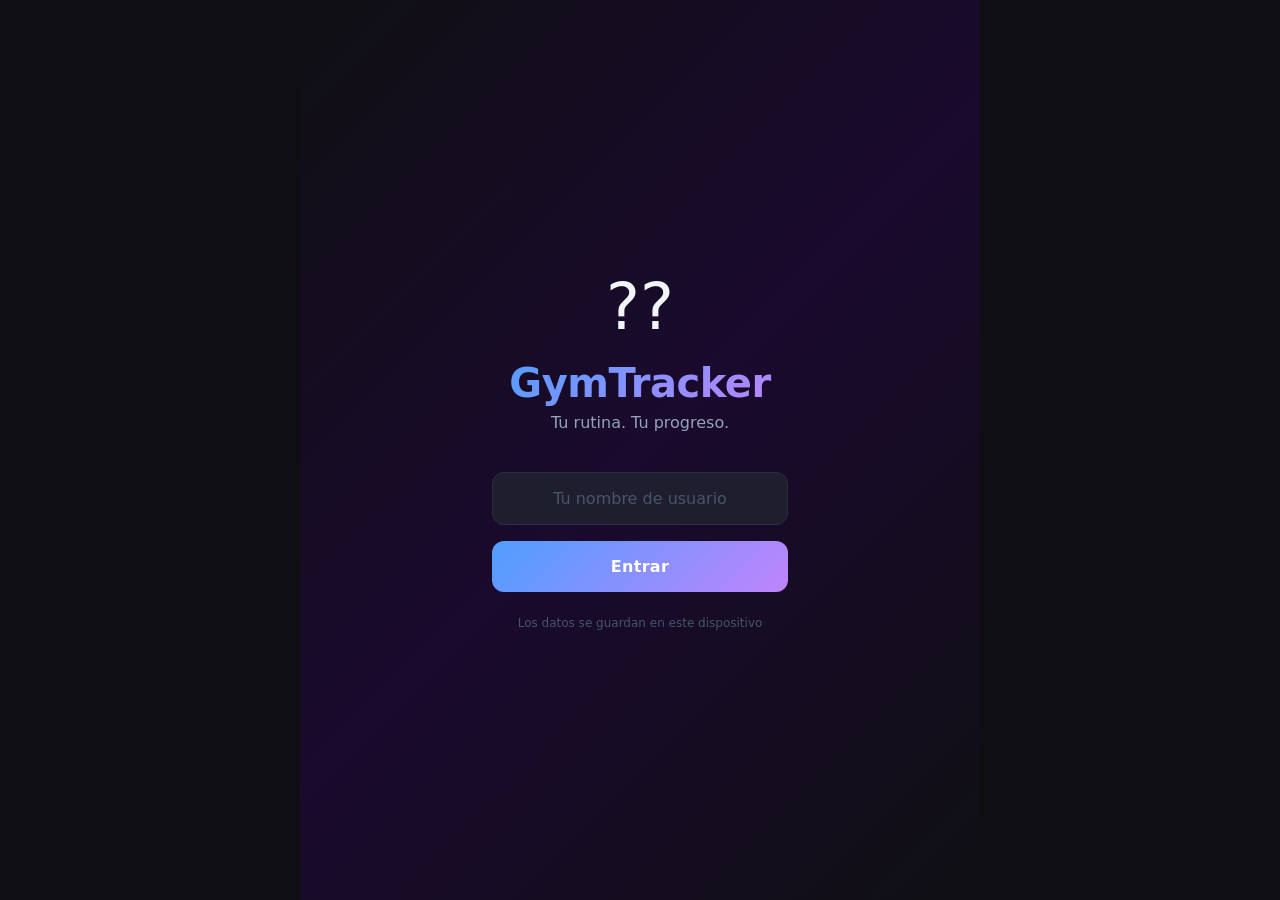
==== index.html @ f04fd33c "feat: GymTracker Pro - rutina gym 5 dias con localStorage" ====
<!DOCTYPE html>
<html lang="es">
<head>
  <meta charset="UTF-8" />
  <meta name="viewport" content="width=device-width, initial-scale=1.0" />
  <meta name="theme-color" content="#0f0f0f" />
  <title>GymTracker Pro</title>
  <link rel="stylesheet" href="styles.css" />
  <link rel="manifest" href="manifest.json" />
</head>
<body>

  <!-- LOGIN SCREEN -->
  <div id="loginScreen" class="screen active">
    <div class="login-container">
      <div class="logo">??</div>
      <h1 class="app-title">GymTracker</h1>
      <p class="app-subtitle">Tu rutina. Tu progreso.</p>
      <div class="login-form">
        <input type="text" id="usernameInput" placeholder="Tu nombre de usuario" maxlength="20" autocomplete="off" />
        <button class="btn-primary" onclick="App.login()">Entrar</button>
      </div>
      <p class="login-hint">Los datos se guardan en este dispositivo</p>
    </div>
  </div>

  <!-- MAIN APP -->
  <div id="appScreen" class="screen">

    <!-- HEADER -->
    <header class="app-header">
      <div class="header-left">
        <span class="header-logo">??</span>
        <span class="header-title">GymTracker</span>
      </div>
      <div class="header-right">
        <span id="headerUser" class="header-user"></span>
        <button class="btn-icon" onclick="App.logout()" title="Cerrar sesi�n">?</button>
      </div>
    </header>

    <!-- WEEK PROGRESS BAR -->
    <div class="week-progress">
      <div class="week-progress-label">
        <span>Semana actual</span>
        <span id="weekProgressText">0/5 d�as</span>
      </div>
      <div class="progress-bar">
        <div class="progress-fill" id="weekProgressFill"></div>
      </div>
    </div>

    <!-- DAY TABS -->
    <nav class="day-tabs">
      <button class="tab-btn active" data-day="0" onclick="App.switchDay(0)">
        <span class="tab-emoji">??</span>
        <span class="tab-label">LUN</span>
      </button>
      <button class="tab-btn" data-day="1" onclick="App.switchDay(1)">
        <span class="tab-emoji">??</span>
        <span class="tab-label">MAR</span>
      </button>
      <button class="tab-btn" data-day="2" onclick="App.switchDay(2)">
        <span class="tab-emoji">??</span>
        <span class="tab-label">MI�</span>
      </button>
      <button class="tab-btn" data-day="3" onclick="App.switchDay(3)">
        <span class="tab-emoji">??</span>
        <span class="tab-label">JUE</span>
      </button>
      <button class="tab-btn" data-day="4" onclick="App.switchDay(4)">
        <span class="tab-emoji">??</span>
        <span class="tab-label">VIE</span>
      </button>
    </nav>

    <!-- DAY PANELS -->
    <main class="day-panels">

      <!-- LUNES -->
      <div class="day-panel active" id="panel-0">
        <div class="day-header">
          <h2>?? Lunes ? PUSH</h2>
          <p class="day-desc">Pecho � Hombro � Tr�ceps</p>
          <button class="btn-complete-day" onclick="App.completeDay(0)">
            <span id="dayStatus-0">Marcar d�a completado ?</span>
          </button>
        </div>

        <div class="exercises-list" id="exercises-0">

          <div class="exercise-card" data-day="0" data-ex="0">
            <div class="ex-header">
              <div class="ex-info">
                <h3 class="ex-name">Press Banca</h3>
                <span class="ex-sets-reps">4 � 5?8 reps</span>
              </div>
              <div class="ex-actions">
                <a href="https://www.youtube.com/results?search_query=press+banca+tecnica+correcta" target="_blank" class="btn-video" title="Ver t�cnica">? Ver</a>
                <button class="btn-done" onclick="App.toggleExDone(0,0)"><span id="exDone-0-0">?</span></button>
              </div>
            </div>
            <div class="sets-grid" id="sets-0-0">
              <div class="set-row">
                <span class="set-label">Serie 1</span>
                <input type="number" class="input-weight" placeholder="kg" min="0" step="0.5" oninput="App.saveSet(0,0,0,'weight',this.value)" />
                <input type="number" class="input-reps" placeholder="reps" min="0" oninput="App.saveSet(0,0,0,'reps',this.value)" />
              </div>
              <div class="set-row">
                <span class="set-label">Serie 2</span>
                <input type="number" class="input-weight" placeholder="kg" min="0" step="0.5" oninput="App.saveSet(0,0,1,'weight',this.value)" />
                <input type="number" class="input-reps" placeholder="reps" min="0" oninput="App.saveSet(0,0,1,'reps',this.value)" />
              </div>
              <div class="set-row">
                <span class="set-label">Serie 3</span>
                <input type="number" class="input-weight" placeholder="kg" min="0" step="0.5" oninput="App.saveSet(0,0,2,'weight',this.value)" />
                <input type="number" class="input-reps" placeholder="reps" min="0" oninput="App.saveSet(0,0,2,'reps',this.value)" />
              </div>
              <div class="set-row">
                <span class="set-label">Serie 4</span>
                <input type="number" class="input-weight" placeholder="kg" min="0" step="0.5" oninput="App.saveSet(0,0,3,'weight',this.value)" />
                <input type="number" class="input-reps" placeholder="reps" min="0" oninput="App.saveSet(0,0,3,'reps',this.value)" />
              </div>
            </div>
            <div class="ex-note">
              <input type="text" class="input-note" placeholder="Nota (opcional)" oninput="App.saveNote(0,0,this.value)" />
            </div>
          </div>

          <div class="exercise-card" data-day="0" data-ex="1">
            <div class="ex-header">
              <div class="ex-info">
                <h3 class="ex-name">Press Inclinado Mancuernas</h3>
                <span class="ex-sets-reps">3 � 8?10 reps</span>
              </div>
              <div class="ex-actions">
                <a href="https://www.youtube.com/results?search_query=press+inclinado+mancuernas+tecnica" target="_blank" class="btn-video">? Ver</a>
                <button class="btn-done" onclick="App.toggleExDone(0,1)"><span id="exDone-0-1">?</span></button>
              </div>
            </div>
            <div class="sets-grid" id="sets-0-1">
              <div class="set-row">
                <span class="set-label">Serie 1</span>
                <input type="number" class="input-weight" placeholder="kg" min="0" step="0.5" oninput="App.saveSet(0,1,0,'weight',this.value)" />
                <input type="number" class="input-reps" placeholder="reps" min="0" oninput="App.saveSet(0,1,0,'reps',this.value)" />
              </div>
              <div class="set-row">
                <span class="set-label">Serie 2</span>
                <input type="number" class="input-weight" placeholder="kg" min="0" step="0.5" oninput="App.saveSet(0,1,1,'weight',this.value)" />
                <input type="number" class="input-reps" placeholder="reps" min="0" oninput="App.saveSet(0,1,1,'reps',this.value)" />
              </div>
              <div class="set-row">
                <span class="set-label">Serie 3</span>
                <input type="number" class="input-weight" placeholder="kg" min="0" step="0.5" oninput="App.saveSet(0,1,2,'weight',this.value)" />
                <input type="number" class="input-reps" placeholder="reps" min="0" oninput="App.saveSet(0,1,2,'reps',this.value)" />
              </div>
            </div>
            <div class="ex-note">
              <input type="text" class="input-note" placeholder="Nota (opcional)" oninput="App.saveNote(0,1,this.value)" />
            </div>
          </div>

          <div class="exercise-card" data-day="0" data-ex="2">
            <div class="ex-header">
              <div class="ex-info">
                <h3 class="ex-name">Press Militar</h3>
                <span class="ex-sets-reps">3 � 6?10 reps</span>
              </div>
              <div class="ex-actions">
                <a href="https://www.youtube.com/results?search_query=press+militar+tecnica+barra" target="_blank" class="btn-video">? Ver</a>
                <button class="btn-done" onclick="App.toggleExDone(0,2)"><span id="exDone-0-2">?</span></button>
              </div>
            </div>
            <div class="sets-grid">
              <div class="set-row">
                <span class="set-label">Serie 1</span>
                <input type="number" class="input-weight" placeholder="kg" min="0" step="0.5" oninput="App.saveSet(0,2,0,'weight',this.value)" />
                <input type="number" class="input-reps" placeholder="reps" min="0" oninput="App.saveSet(0,2,0,'reps',this.value)" />
              </div>
              <div class="set-row">
                <span class="set-label">Serie 2</span>
                <input type="number" class="input-weight" placeholder="kg" min="0" step="0.5" oninput="App.saveSet(0,2,1,'weight',this.value)" />
                <input type="number" class="input-reps" placeholder="reps" min="0" oninput="App.saveSet(0,2,1,'reps',this.value)" />
              </div>
              <div class="set-row">
                <span class="set-label">Serie 3</span>
                <input type="number" class="input-weight" placeholder="kg" min="0" step="0.5" oninput="App.saveSet(0,2,2,'weight',this.value)" />
                <input type="number" class="input-reps" placeholder="reps" min="0" oninput="App.saveSet(0,2,2,'reps',this.value)" />
              </div>
            </div>
            <div class="ex-note">
              <input type="text" class="input-note" placeholder="Nota (opcional)" oninput="App.saveNote(0,2,this.value)" />
            </div>
          </div>

          <div class="exercise-card" data-day="0" data-ex="3">
            <div class="ex-header">
              <div class="ex-info">
                <h3 class="ex-name">Elevaciones Laterales</h3>
                <span class="ex-sets-reps">3 � 12?15 reps</span>
              </div>
              <div class="ex-actions">
                <a href="https://www.youtube.com/results?search_query=elevaciones+laterales+hombro+tecnica" target="_blank" class="btn-video">? Ver</a>
                <button class="btn-done" onclick="App.toggleExDone(0,3)"><span id="exDone-0-3">?</span></button>
              </div>
            </div>
            <div class="sets-grid">
              <div class="set-row">
                <span class="set-label">Serie 1</span>
                <input type="number" class="input-weight" placeholder="kg" min="0" step="0.5" oninput="App.saveSet(0,3,0,'weight',this.value)" />
                <input type="number" class="input-reps" placeholder="reps" min="0" oninput="App.saveSet(0,3,0,'reps',this.value)" />
              </div>
              <div class="set-row">
                <span class="set-label">Serie 2</span>
                <input type="number" class="input-weight" placeholder="kg" min="0" step="0.5" oninput="App.saveSet(0,3,1,'weight',this.value)" />
                <input type="number" class="input-reps" placeholder="reps" min="0" oninput="App.saveSet(0,3,1,'reps',this.value)" />
              </div>
              <div class="set-row">
                <span class="set-label">Serie 3</span>
                <input type="number" class="input-weight" placeholder="kg" min="0" step="0.5" oninput="App.saveSet(0,3,2,'weight',this.value)" />
                <input type="number" class="input-reps" placeholder="reps" min="0" oninput="App.saveSet(0,3,2,'reps',this.value)" />
              </div>
            </div>
            <div class="ex-note">
              <input type="text" class="input-note" placeholder="Nota (opcional)" oninput="App.saveNote(0,3,this.value)" />
            </div>
          </div>

          <div class="exercise-card" data-day="0" data-ex="4">
            <div class="ex-header">
              <div class="ex-info">
                <h3 class="ex-name">Tr�ceps Polea Cuerda</h3>
                <span class="ex-sets-reps">3 � 10?15 reps</span>
              </div>
              <div class="ex-actions">
                <a href="https://www.youtube.com/results?search_query=triceps+polea+cuerda+tecnica" target="_blank" class="btn-video">? Ver</a>
                <button class="btn-done" onclick="App.toggleExDone(0,4)"><span id="exDone-0-4">?</span></button>
              </div>
            </div>
            <div class="sets-grid">
              <div class="set-row">
                <span class="set-label">Serie 1</span>
                <input type="number" class="input-weight" placeholder="kg" min="0" step="0.5" oninput="App.saveSet(0,4,0,'weight',this.value)" />
                <input type="number" class="input-reps" placeholder="reps" min="0" oninput="App.saveSet(0,4,0,'reps',this.value)" />
              </div>
              <div class="set-row">
                <span class="set-label">Serie 2</span>
                <input type="number" class="input-weight" placeholder="kg" min="0" step="0.5" oninput="App.saveSet(0,4,1,'weight',this.value)" />
                <input type="number" class="input-reps" placeholder="reps" min="0" oninput="App.saveSet(0,4,1,'reps',this.value)" />
              </div>
              <div class="set-row">
                <span class="set-label">Serie 3</span>
                <input type="number" class="input-weight" placeholder="kg" min="0" step="0.5" oninput="App.saveSet(0,4,2,'weight',this.value)" />
                <input type="number" class="input-reps" placeholder="reps" min="0" oninput="App.saveSet(0,4,2,'reps',this.value)" />
              </div>
            </div>
            <div class="ex-note">
              <input type="text" class="input-note" placeholder="Nota (opcional)" oninput="App.saveNote(0,4,this.value)" />
            </div>
          </div>

        </div>
      </div>

      <!-- MARTES -->
      <div class="day-panel" id="panel-1">
        <div class="day-header">
          <h2>?? Martes ? PULL</h2>
          <p class="day-desc">Espalda � B�ceps</p>
          <button class="btn-complete-day" onclick="App.completeDay(1)">
            <span id="dayStatus-1">Marcar d�a completado ?</span>
          </button>
        </div>
        <div class="exercises-list" id="exercises-1">

          <div class="exercise-card" data-day="1" data-ex="0">
            <div class="ex-header">
              <div class="ex-info">
                <h3 class="ex-name">Dominadas / Jal�n</h3>
                <span class="ex-sets-reps">4 � 6?10 reps</span>
              </div>
              <div class="ex-actions">
                <a href="https://www.youtube.com/results?search_query=dominadas+tecnica+correcta" target="_blank" class="btn-video">? Ver</a>
                <button class="btn-done" onclick="App.toggleExDone(1,0)"><span id="exDone-1-0">?</span></button>
              </div>
            </div>
            <div class="sets-grid">
              <div class="set-row"><span class="set-label">Serie 1</span><input type="number" class="input-weight" placeholder="kg" step="0.5" oninput="App.saveSet(1,0,0,'weight',this.value)" /><input type="number" class="input-reps" placeholder="reps" oninput="App.saveSet(1,0,0,'reps',this.value)" /></div>
              <div class="set-row"><span class="set-label">Serie 2</span><input type="number" class="input-weight" placeholder="kg" step="0.5" oninput="App.saveSet(1,0,1,'weight',this.value)" /><input type="number" class="input-reps" placeholder="reps" oninput="App.saveSet(1,0,1,'reps',this.value)" /></div>
              <div class="set-row"><span class="set-label">Serie 3</span><input type="number" class="input-weight" placeholder="kg" step="0.5" oninput="App.saveSet(1,0,2,'weight',this.value)" /><input type="number" class="input-reps" placeholder="reps" oninput="App.saveSet(1,0,2,'reps',this.value)" /></div>
              <div class="set-row"><span class="set-label">Serie 4</span><input type="number" class="input-weight" placeholder="kg" step="0.5" oninput="App.saveSet(1,0,3,'weight',this.value)" /><input type="number" class="input-reps" placeholder="reps" oninput="App.saveSet(1,0,3,'reps',this.value)" /></div>
            </div>
            <div class="ex-note"><input type="text" class="input-note" placeholder="Nota (opcional)" oninput="App.saveNote(1,0,this.value)" /></div>
          </div>

          <div class="exercise-card" data-day="1" data-ex="1">
            <div class="ex-header">
              <div class="ex-info"><h3 class="ex-name">Remo con Barra</h3><span class="ex-sets-reps">3 � 6?10 reps</span></div>
              <div class="ex-actions">
                <a href="https://www.youtube.com/results?search_query=remo+con+barra+tecnica" target="_blank" class="btn-video">? Ver</a>
                <button class="btn-done" onclick="App.toggleExDone(1,1)"><span id="exDone-1-1">?</span></button>
              </div>
            </div>
            <div class="sets-grid">
              <div class="set-row"><span class="set-label">Serie 1</span><input type="number" class="input-weight" placeholder="kg" step="0.5" oninput="App.saveSet(1,1,0,'weight',this.value)" /><input type="number" class="input-reps" placeholder="reps" oninput="App.saveSet(1,1,0,'reps',this.value)" /></div>
              <div class="set-row"><span class="set-label">Serie 2</span><input type="number" class="input-weight" placeholder="kg" step="0.5" oninput="App.saveSet(1,1,1,'weight',this.value)" /><input type="number" class="input-reps" placeholder="reps" oninput="App.saveSet(1,1,1,'reps',this.value)" /></div>
              <div class="set-row"><span class="set-label">Serie 3</span><input type="number" class="input-weight" placeholder="kg" step="0.5" oninput="App.saveSet(1,1,2,'weight',this.value)" /><input type="number" class="input-reps" placeholder="reps" oninput="App.saveSet(1,1,2,'reps',this.value)" /></div>
            </div>
            <div class="ex-note"><input type="text" class="input-note" placeholder="Nota (opcional)" oninput="App.saveNote(1,1,this.value)" /></div>
          </div>

          <div class="exercise-card" data-day="1" data-ex="2">
            <div class="ex-header">
              <div class="ex-info"><h3 class="ex-name">Jal�n al Pecho</h3><span class="ex-sets-reps">3 � 8?12 reps</span></div>
              <div class="ex-actions">
                <a href="https://www.youtube.com/results?search_query=jalon+al+pecho+tecnica+correcta" target="_blank" class="btn-video">? Ver</a>
                <button class="btn-done" onclick="App.toggleExDone(1,2)"><span id="exDone-1-2">?</span></button>
              </div>
            </div>
            <div class="sets-grid">
              <div class="set-row"><span class="set-label">Serie 1</span><input type="number" class="input-weight" placeholder="kg" step="0.5" oninput="App.saveSet(1,2,0,'weight',this.value)" /><input type="number" class="input-reps" placeholder="reps" oninput="App.saveSet(1,2,0,'reps',this.value)" /></div>
              <div class="set-row"><span class="set-label">Serie 2</span><input type="number" class="input-weight" placeholder="kg" step="0.5" oninput="App.saveSet(1,2,1,'weight',this.value)" /><input type="number" class="input-reps" placeholder="reps" oninput="App.saveSet(1,2,1,'reps',this.value)" /></div>
              <div class="set-row"><span class="set-label">Serie 3</span><input type="number" class="input-weight" placeholder="kg" step="0.5" oninput="App.saveSet(1,2,2,'weight',this.value)" /><input type="number" class="input-reps" placeholder="reps" oninput="App.saveSet(1,2,2,'reps',this.value)" /></div>
            </div>
            <div class="ex-note"><input type="text" class="input-note" placeholder="Nota (opcional)" oninput="App.saveNote(1,2,this.value)" /></div>
          </div>

          <div class="exercise-card" data-day="1" data-ex="3">
            <div class="ex-header">
              <div class="ex-info"><h3 class="ex-name">Remo Polea</h3><span class="ex-sets-reps">3 � 10?12 reps</span></div>
              <div class="ex-actions">
                <a href="https://www.youtube.com/results?search_query=remo+polea+sentado+tecnica" target="_blank" class="btn-video">? Ver</a>
                <button class="btn-done" onclick="App.toggleExDone(1,3)"><span id="exDone-1-3">?</span></button>
              </div>
            </div>
            <div class="sets-grid">
              <div class="set-row"><span class="set-label">Serie 1</span><input type="number" class="input-weight" placeholder="kg" step="0.5" oninput="App.saveSet(1,3,0,'weight',this.value)" /><input type="number" class="input-reps" placeholder="reps" oninput="App.saveSet(1,3,0,'reps',this.value)" /></div>
              <div class="set-row"><span class="set-label">Serie 2</span><input type="number" class="input-weight" placeholder="kg" step="0.5" oninput="App.saveSet(1,3,1,'weight',this.value)" /><input type="number" class="input-reps" placeholder="reps" oninput="App.saveSet(1,3,1,'reps',this.value)" /></div>
              <div class="set-row"><span class="set-label">Serie 3</span><input type="number" class="input-weight" placeholder="kg" step="0.5" oninput="App.saveSet(1,3,2,'weight',this.value)" /><input type="number" class="input-reps" placeholder="reps" oninput="App.saveSet(1,3,2,'reps',this.value)" /></div>
            </div>
            <div class="ex-note"><input type="text" class="input-note" placeholder="Nota (opcional)" oninput="App.saveNote(1,3,this.value)" /></div>
          </div>

          <div class="exercise-card" data-day="1" data-ex="4">
            <div class="ex-header">
              <div class="ex-info"><h3 class="ex-name">Curl B�ceps Barra</h3><span class="ex-sets-reps">3 � 8?12 reps</span></div>
              <div class="ex-actions">
                <a href="https://www.youtube.com/results?search_query=curl+biceps+barra+tecnica+correcta" target="_blank" class="btn-video">? Ver</a>
                <button class="btn-done" onclick="App.toggleExDone(1,4)"><span id="exDone-1-4">?</span></button>
              </div>
            </div>
            <div class="sets-grid">
              <div class="set-row"><span class="set-label">Serie 1</span><input type="number" class="input-weight" placeholder="kg" step="0.5" oninput="App.saveSet(1,4,0,'weight',this.value)" /><input type="number" class="input-reps" placeholder="reps" oninput="App.saveSet(1,4,0,'reps',this.value)" /></div>
              <div class="set-row"><span class="set-label">Serie 2</span><input type="number" class="input-weight" placeholder="kg" step="0.5" oninput="App.saveSet(1,4,1,'weight',this.value)" /><input type="number" class="input-reps" placeholder="reps" oninput="App.saveSet(1,4,1,'reps',this.value)" /></div>
              <div class="set-row"><span class="set-label">Serie 3</span><input type="number" class="input-weight" placeholder="kg" step="0.5" oninput="App.saveSet(1,4,2,'weight',this.value)" /><input type="number" class="input-reps" placeholder="reps" oninput="App.saveSet(1,4,2,'reps',this.value)" /></div>
            </div>
            <div class="ex-note"><input type="text" class="input-note" placeholder="Nota (opcional)" oninput="App.saveNote(1,4,this.value)" /></div>
          </div>

        </div>
      </div>

      <!-- MIERCOLES -->
      <div class="day-panel" id="panel-2">
        <div class="day-header">
          <h2>?? Mi�rcoles ? LEGS</h2>
          <p class="day-desc">Pierna Completa</p>
          <button class="btn-complete-day" onclick="App.completeDay(2)">
            <span id="dayStatus-2">Marcar d�a completado ?</span>
          </button>
        </div>
        <div class="exercises-list" id="exercises-2">

          <div class="exercise-card" data-day="2" data-ex="0">
            <div class="ex-header">
              <div class="ex-info"><h3 class="ex-name">Sentadilla</h3><span class="ex-sets-reps">4 � 5?8 reps</span></div>
              <div class="ex-actions">
                <a href="https://www.youtube.com/results?search_query=sentadilla+tecnica+correcta+principiantes" target="_blank" class="btn-video">? Ver</a>
                <button class="btn-done" onclick="App.toggleExDone(2,0)"><span id="exDone-2-0">?</span></button>
              </div>
            </div>
            <div class="sets-grid">
              <div class="set-row"><span class="set-label">Serie 1</span><input type="number" class="input-weight" placeholder="kg" step="0.5" oninput="App.saveSet(2,0,0,'weight',this.value)" /><input type="number" class="input-reps" placeholder="reps" oninput="App.saveSet(2,0,0,'reps',this.value)" /></div>
              <div class="set-row"><span class="set-label">Serie 2</span><input type="number" class="input-weight" placeholder="kg" step="0.5" oninput="App.saveSet(2,0,1,'weight',this.value)" /><input type="number" class="input-reps" placeholder="reps" oninput="App.saveSet(2,0,1,'reps',this.value)" /></div>
              <div class="set-row"><span class="set-label">Serie 3</span><input type="number" class="input-weight" placeholder="kg" step="0.5" oninput="App.saveSet(2,0,2,'weight',this.value)" /><input type="number" class="input-reps" placeholder="reps" oninput="App.saveSet(2,0,2,'reps',this.value)" /></div>
              <div class="set-row"><span class="set-label">Serie 4</span><input type="number" class="input-weight" placeholder="kg" step="0.5" oninput="App.saveSet(2,0,3,'weight',this.value)" /><input type="number" class="input-reps" placeholder="reps" oninput="App.saveSet(2,0,3,'reps',this.value)" /></div>
            </div>
            <div class="ex-note"><input type="text" class="input-note" placeholder="Nota (opcional)" oninput="App.saveNote(2,0,this.value)" /></div>
          </div>

          <div class="exercise-card" data-day="2" data-ex="1">
            <div class="ex-header">
              <div class="ex-info"><h3 class="ex-name">Prensa</h3><span class="ex-sets-reps">3 � 10?12 reps</span></div>
              <div class="ex-actions">
                <a href="https://www.youtube.com/results?search_query=prensa+de+piernas+tecnica+correcta" target="_blank" class="btn-video">? Ver</a>
                <button class="btn-done" onclick="App.toggleExDone(2,1)"><span id="exDone-2-1">?</span></button>
              </div>
            </div>
            <div class="sets-grid">
              <div class="set-row"><span class="set-label">Serie 1</span><input type="number" class="input-weight" placeholder="kg" step="0.5" oninput="App.saveSet(2,1,0,'weight',this.value)" /><input type="number" class="input-reps" placeholder="reps" oninput="App.saveSet(2,1,0,'reps',this.value)" /></div>
              <div class="set-row"><span class="set-label">Serie 2</span><input type="number" class="input-weight" placeholder="kg" step="0.5" oninput="App.saveSet(2,1,1,'weight',this.value)" /><input type="number" class="input-reps" placeholder="reps" oninput="App.saveSet(2,1,1,'reps',this.value)" /></div>
              <div class="set-row"><span class="set-label">Serie 3</span><input type="number" class="input-weight" placeholder="kg" step="0.5" oninput="App.saveSet(2,1,2,'weight',this.value)" /><input type="number" class="input-reps" placeholder="reps" oninput="App.saveSet(2,1,2,'reps',this.value)" /></div>
            </div>
            <div class="ex-note"><input type="text" class="input-note" placeholder="Nota (opcional)" oninput="App.saveNote(2,1,this.value)" /></div>
          </div>

          <div class="exercise-card" data-day="2" data-ex="2">
            <div class="ex-header">
              <div class="ex-info"><h3 class="ex-name">Curl Femoral</h3><span class="ex-sets-reps">3 � 10?12 reps</span></div>
              <div class="ex-actions">
                <a href="https://www.youtube.com/results?search_query=curl+femoral+maquina+tecnica" target="_blank" class="btn-video">? Ver</a>
                <button class="btn-done" onclick="App.toggleExDone(2,2)"><span id="exDone-2-2">?</span></button>
              </div>
            </div>
            <div class="sets-grid">
              <div class="set-row"><span class="set-label">Serie 1</span><input type="number" class="input-weight" placeholder="kg" step="0.5" oninput="App.saveSet(2,2,0,'weight',this.value)" /><input type="number" class="input-reps" placeholder="reps" oninput="App.saveSet(2,2,0,'reps',this.value)" /></div>
              <div class="set-row"><span class="set-label">Serie 2</span><input type="number" class="input-weight" placeholder="kg" step="0.5" oninput="App.saveSet(2,2,1,'weight',this.value)" /><input type="number" class="input-reps" placeholder="reps" oninput="App.saveSet(2,2,1,'reps',this.value)" /></div>
              <div class="set-row"><span class="set-label">Serie 3</span><input type="number" class="input-weight" placeholder="kg" step="0.5" oninput="App.saveSet(2,2,2,'weight',this.value)" /><input type="number" class="input-reps" placeholder="reps" oninput="App.saveSet(2,2,2,'reps',this.value)" /></div>
            </div>
            <div class="ex-note"><input type="text" class="input-note" placeholder="Nota (opcional)" oninput="App.saveNote(2,2,this.value)" /></div>
          </div>

          <div class="exercise-card" data-day="2" data-ex="3">
            <div class="ex-header">
              <div class="ex-info"><h3 class="ex-name">Extensi�n Cu�driceps</h3><span class="ex-sets-reps">3 � 12?15 reps</span></div>
              <div class="ex-actions">
                <a href="https://www.youtube.com/results?search_query=extension+cuadriceps+maquina+tecnica" target="_blank" class="btn-video">? Ver</a>
                <button class="btn-done" onclick="App.toggleExDone(2,3)"><span id="exDone-2-3">?</span></button>
              </div>
            </div>
            <div class="sets-grid">
              <div class="set-row"><span class="set-label">Serie 1</span><input type="number" class="input-weight" placeholder="kg" step="0.5" oninput="App.saveSet(2,3,0,'weight',this.value)" /><input type="number" class="input-reps" placeholder="reps" oninput="App.saveSet(2,3,0,'reps',this.value)" /></div>
              <div class="set-row"><span class="set-label">Serie 2</span><input type="number" class="input-weight" placeholder="kg" step="0.5" oninput="App.saveSet(2,3,1,'weight',this.value)" /><input type="number" class="input-reps" placeholder="reps" oninput="App.saveSet(2,3,1,'reps',this.value)" /></div>
              <div class="set-row"><span class="set-label">Serie 3</span><input type="number" class="input-weight" placeholder="kg" step="0.5" oninput="App.saveSet(2,3,2,'weight',this.value)" /><input type="number" class="input-reps" placeholder="reps" oninput="App.saveSet(2,3,2,'reps',this.value)" /></div>
            </div>
            <div class="ex-note"><input type="text" class="input-note" placeholder="Nota (opcional)" oninput="App.saveNote(2,3,this.value)" /></div>
          </div>

          <div class="exercise-card" data-day="2" data-ex="4">
            <div class="ex-header">
              <div class="ex-info"><h3 class="ex-name">Zancadas / Step-ups</h3><span class="ex-sets-reps">2?3 � 10?12 reps</span></div>
              <div class="ex-actions">
                <a href="https://www.youtube.com/results?search_query=zancadas+step+ups+tecnica+pierna" target="_blank" class="btn-video">? Ver</a>
                <button class="btn-done" onclick="App.toggleExDone(2,4)"><span id="exDone-2-4">?</span></button>
              </div>
            </div>
            <div class="sets-grid">
              <div class="set-row"><span class="set-label">Serie 1</span><input type="number" class="input-weight" placeholder="kg" step="0.5" oninput="App.saveSet(2,4,0,'weight',this.value)" /><input type="number" class="input-reps" placeholder="reps" oninput="App.saveSet(2,4,0,'reps',this.value)" /></div>
              <div class="set-row"><span class="set-label">Serie 2</span><input type="number" class="input-weight" placeholder="kg" step="0.5" oninput="App.saveSet(2,4,1,'weight',this.value)" /><input type="number" class="input-reps" placeholder="reps" oninput="App.saveSet(2,4,1,'reps',this.value)" /></div>
              <div class="set-row"><span class="set-label">Serie 3</span><input type="number" class="input-weight" placeholder="kg" step="0.5" oninput="App.saveSet(2,4,2,'weight',this.value)" /><input type="number" class="input-reps" placeholder="reps" oninput="App.saveSet(2,4,2,'reps',this.value)" /></div>
            </div>
            <div class="ex-note"><input type="text" class="input-note" placeholder="Nota (opcional)" oninput="App.saveNote(2,4,this.value)" /></div>
          </div>

        </div>
      </div>

      <!-- JUEVES -->
      <div class="day-panel" id="panel-3">
        <div class="day-header">
          <h2>?? Jueves ? UPPER</h2>
          <p class="day-desc">Torso Mixto Fuerza</p>
          <button class="btn-complete-day" onclick="App.completeDay(3)">
            <span id="dayStatus-3">Marcar d�a completado ?</span>
          </button>
        </div>
        <div class="exercises-list" id="exercises-3">

          <div class="exercise-card" data-day="3" data-ex="0">
            <div class="ex-header">
              <div class="ex-info"><h3 class="ex-name">Press Inclinado Barra</h3><span class="ex-sets-reps">3 � 6?8 reps</span></div>
              <div class="ex-actions">
                <a href="https://www.youtube.com/results?search_query=press+inclinado+barra+tecnica" target="_blank" class="btn-video">? Ver</a>
                <button class="btn-done" onclick="App.toggleExDone(3,0)"><span id="exDone-3-0">?</span></button>
              </div>
            </div>
            <div class="sets-grid">
              <div class="set-row"><span class="set-label">Serie 1</span><input type="number" class="input-weight" placeholder="kg" step="0.5" oninput="App.saveSet(3,0,0,'weight',this.value)" /><input type="number" class="input-reps" placeholder="reps" oninput="App.saveSet(3,0,0,'reps',this.value)" /></div>
              <div class="set-row"><span class="set-label">Serie 2</span><input type="number" class="input-weight" placeholder="kg" step="0.5" oninput="App.saveSet(3,0,1,'weight',this.value)" /><input type="number" class="input-reps" placeholder="reps" oninput="App.saveSet(3,0,1,'reps',this.value)" /></div>
              <div class="set-row"><span class="set-label">Serie 3</span><input type="number" class="input-weight" placeholder="kg" step="0.5" oninput="App.saveSet(3,0,2,'weight',this.value)" /><input type="number" class="input-reps" placeholder="reps" oninput="App.saveSet(3,0,2,'reps',this.value)" /></div>
            </div>
            <div class="ex-note"><input type="text" class="input-note" placeholder="Nota (opcional)" oninput="App.saveNote(3,0,this.value)" /></div>
          </div>

          <div class="exercise-card" data-day="3" data-ex="1">
            <div class="ex-header">
              <div class="ex-info"><h3 class="ex-name">Remo Barra</h3><span class="ex-sets-reps">3 � 6?8 reps</span></div>
              <div class="ex-actions">
                <a href="https://www.youtube.com/results?search_query=remo+barra+pendlay+tecnica" target="_blank" class="btn-video">? Ver</a>
                <button class="btn-done" onclick="App.toggleExDone(3,1)"><span id="exDone-3-1">?</span></button>
              </div>
            </div>
            <div class="sets-grid">
              <div class="set-row"><span class="set-label">Serie 1</span><input type="number" class="input-weight" placeholder="kg" step="0.5" oninput="App.saveSet(3,1,0,'weight',this.value)" /><input type="number" class="input-reps" placeholder="reps" oninput="App.saveSet(3,1,0,'reps',this.value)" /></div>
              <div class="set-row"><span class="set-label">Serie 2</span><input type="number" class="input-weight" placeholder="kg" step="0.5" oninput="App.saveSet(3,1,1,'weight',this.value)" /><input type="number" class="input-reps" placeholder="reps" oninput="App.saveSet(3,1,1,'reps',this.value)" /></div>
              <div class="set-row"><span class="set-label">Serie 3</span><input type="number" class="input-weight" placeholder="kg" step="0.5" oninput="App.saveSet(3,1,2,'weight',this.value)" /><input type="number" class="input-reps" placeholder="reps" oninput="App.saveSet(3,1,2,'reps',this.value)" /></div>
            </div>
            <div class="ex-note"><input type="text" class="input-note" placeholder="Nota (opcional)" oninput="App.saveNote(3,1,this.value)" /></div>
          </div>

          <div class="exercise-card" data-day="3" data-ex="2">
            <div class="ex-header">
              <div class="ex-info"><h3 class="ex-name">Fondos</h3><span class="ex-sets-reps">3 � 8?12 reps</span></div>
              <div class="ex-actions">
                <a href="https://www.youtube.com/results?search_query=fondos+paralelas+tecnica+pecho+triceps" target="_blank" class="btn-video">? Ver</a>
                <button class="btn-done" onclick="App.toggleExDone(3,2)"><span id="exDone-3-2">?</span></button>
              </div>
            </div>
            <div class="sets-grid">
              <div class="set-row"><span class="set-label">Serie 1</span><input type="number" class="input-weight" placeholder="kg" step="0.5" oninput="App.saveSet(3,2,0,'weight',this.value)" /><input type="number" class="input-reps" placeholder="reps" oninput="App.saveSet(3,2,0,'reps',this.value)" /></div>
              <div class="set-row"><span class="set-label">Serie 2</span><input type="number" class="input-weight" placeholder="kg" step="0.5" oninput="App.saveSet(3,2,1,'weight',this.value)" /><input type="number" class="input-reps" placeholder="reps" oninput="App.saveSet(3,2,1,'reps',this.value)" /></div>
              <div class="set-row"><span class="set-label">Serie 3</span><input type="number" class="input-weight" placeholder="kg" step="0.5" oninput="App.saveSet(3,2,2,'weight',this.value)" /><input type="number" class="input-reps" placeholder="reps" oninput="App.saveSet(3,2,2,'reps',this.value)" /></div>
            </div>
            <div class="ex-note"><input type="text" class="input-note" placeholder="Nota (opcional)" oninput="App.saveNote(3,2,this.value)" /></div>
          </div>

          <div class="exercise-card" data-day="3" data-ex="3">
            <div class="ex-header">
              <div class="ex-info"><h3 class="ex-name">Dominadas Supinas</h3><span class="ex-sets-reps">3 � 6?10 reps</span></div>
              <div class="ex-actions">
                <a href="https://www.youtube.com/results?search_query=dominadas+supinas+chin+up+tecnica" target="_blank" class="btn-video">? Ver</a>
                <button class="btn-done" onclick="App.toggleExDone(3,3)"><span id="exDone-3-3">?</span></button>
              </div>
            </div>
            <div class="sets-grid">
              <div class="set-row"><span class="set-label">Serie 1</span><input type="number" class="input-weight" placeholder="kg" step="0.5" oninput="App.saveSet(3,3,0,'weight',this.value)" /><input type="number" class="input-reps" placeholder="reps" oninput="App.saveSet(3,3,0,'reps',this.value)" /></div>
              <div class="set-row"><span class="set-label">Serie 2</span><input type="number" class="input-weight" placeholder="kg" step="0.5" oninput="App.saveSet(3,3,1,'weight',this.value)" /><input type="number" class="input-reps" placeholder="reps" oninput="App.saveSet(3,3,1,'reps',this.value)" /></div>
              <div class="set-row"><span class="set-label">Serie 3</span><input type="number" class="input-weight" placeholder="kg" step="0.5" oninput="App.saveSet(3,3,2,'weight',this.value)" /><input type="number" class="input-reps" placeholder="reps" oninput="App.saveSet(3,3,2,'reps',this.value)" /></div>
            </div>
            <div class="ex-note"><input type="text" class="input-note" placeholder="Nota (opcional)" oninput="App.saveNote(3,3,this.value)" /></div>
          </div>

          <div class="exercise-card" data-day="3" data-ex="4">
            <div class="ex-header">
              <div class="ex-info"><h3 class="ex-name">Elevaciones Laterales</h3><span class="ex-sets-reps">2?3 � 12?15 reps</span></div>
              <div class="ex-actions">
                <a href="https://www.youtube.com/results?search_query=elevaciones+laterales+hombro+tecnica" target="_blank" class="btn-video">? Ver</a>
                <button class="btn-done" onclick="App.toggleExDone(3,4)"><span id="exDone-3-4">?</span></button>
              </div>
            </div>
            <div class="sets-grid">
              <div class="set-row"><span class="set-label">Serie 1</span><input type="number" class="input-weight" placeholder="kg" step="0.5" oninput="App.saveSet(3,4,0,'weight',this.value)" /><input type="number" class="input-reps" placeholder="reps" oninput="App.saveSet(3,4,0,'reps',this.value)" /></div>
              <div class="set-row"><span class="set-label">Serie 2</span><input type="number" class="input-weight" placeholder="kg" step="0.5" oninput="App.saveSet(3,4,1,'weight',this.value)" /><input type="number" class="input-reps" placeholder="reps" oninput="App.saveSet(3,4,1,'reps',this.value)" /></div>
              <div class="set-row"><span class="set-label">Serie 3</span><input type="number" class="input-weight" placeholder="kg" step="0.5" oninput="App.saveSet(3,4,2,'weight',this.value)" /><input type="number" class="input-reps" placeholder="reps" oninput="App.saveSet(3,4,2,'reps',this.value)" /></div>
            </div>
            <div class="ex-note"><input type="text" class="input-note" placeholder="Nota (opcional)" oninput="App.saveNote(3,4,this.value)" /></div>
          </div>

        </div>
      </div>

      <!-- VIERNES -->
      <div class="day-panel" id="panel-4">
        <div class="day-header">
          <h2>?? Viernes ? FULL BODY</h2>
          <p class="day-desc">Bombeo + Core</p>
          <button class="btn-complete-day" onclick="App.completeDay(4)">
            <span id="dayStatus-4">Marcar d�a completado ?</span>
          </button>
        </div>
        <div class="exercises-list" id="exercises-4">

          <div class="exercise-card" data-day="4" data-ex="0">
            <div class="ex-header">
              <div class="ex-info"><h3 class="ex-name">Prensa</h3><span class="ex-sets-reps">3 � 10?15 reps</span></div>
              <div class="ex-actions">
                <a href="https://www.youtube.com/results?search_query=prensa+de+piernas+tecnica+correcta" target="_blank" class="btn-video">? Ver</a>
                <button class="btn-done" onclick="App.toggleExDone(4,0)"><span id="exDone-4-0">?</span></button>
              </div>
            </div>
            <div class="sets-grid">
              <div class="set-row"><span class="set-label">Serie 1</span><input type="number" class="input-weight" placeholder="kg" step="0.5" oninput="App.saveSet(4,0,0,'weight',this.value)" /><input type="number" class="input-reps" placeholder="reps" oninput="App.saveSet(4,0,0,'reps',this.value)" /></div>
              <div class="set-row"><span class="set-label">Serie 2</span><input type="number" class="input-weight" placeholder="kg" step="0.5" oninput="App.saveSet(4,0,1,'weight',this.value)" /><input type="number" class="input-reps" placeholder="reps" oninput="App.saveSet(4,0,1,'reps',this.value)" /></div>
              <div class="set-row"><span class="set-label">Serie 3</span><input type="number" class="input-weight" placeholder="kg" step="0.5" oninput="App.saveSet(4,0,2,'weight',this.value)" /><input type="number" class="input-reps" placeholder="reps" oninput="App.saveSet(4,0,2,'reps',this.value)" /></div>
            </div>
            <div class="ex-note"><input type="text" class="input-note" placeholder="Nota (opcional)" oninput="App.saveNote(4,0,this.value)" /></div>
          </div>

          <div class="exercise-card" data-day="4" data-ex="1">
            <div class="ex-header">
              <div class="ex-info"><h3 class="ex-name">Jal�n al Pecho</h3><span class="ex-sets-reps">3 � 10?12 reps</span></div>
              <div class="ex-actions">
                <a href="https://www.youtube.com/results?search_query=jalon+al+pecho+tecnica+correcta" target="_blank" class="btn-video">? Ver</a>
                <button class="btn-done" onclick="App.toggleExDone(4,1)"><span id="exDone-4-1">?</span></button>
              </div>
            </div>
            <div class="sets-grid">
              <div class="set-row"><span class="set-label">Serie 1</span><input type="number" class="input-weight" placeholder="kg" step="0.5" oninput="App.saveSet(4,1,0,'weight',this.value)" /><input type="number" class="input-reps" placeholder="reps" oninput="App.saveSet(4,1,0,'reps',this.value)" /></div>
              <div class="set-row"><span class="set-label">Serie 2</span><input type="number" class="input-weight" placeholder="kg" step="0.5" oninput="App.saveSet(4,1,1,'weight',this.value)" /><input type="number" class="input-reps" placeholder="reps" oninput="App.saveSet(4,1,1,'reps',this.value)" /></div>
              <div class="set-row"><span class="set-label">Serie 3</span><input type="number" class="input-weight" placeholder="kg" step="0.5" oninput="App.saveSet(4,1,2,'weight',this.value)" /><input type="number" class="input-reps" placeholder="reps" oninput="App.saveSet(4,1,2,'reps',this.value)" /></div>
            </div>
            <div class="ex-note"><input type="text" class="input-note" placeholder="Nota (opcional)" oninput="App.saveNote(4,1,this.value)" /></div>
          </div>

          <div class="exercise-card" data-day="4" data-ex="2">
            <div class="ex-header">
              <div class="ex-info"><h3 class="ex-name">Press Pecho M�quina</h3><span class="ex-sets-reps">3 � 10?12 reps</span></div>
              <div class="ex-actions">
                <a href="https://www.youtube.com/results?search_query=press+pecho+maquina+tecnica" target="_blank" class="btn-video">? Ver</a>
                <button class="btn-done" onclick="App.toggleExDone(4,2)"><span id="exDone-4-2">?</span></button>
              </div>
            </div>
            <div class="sets-grid">
              <div class="set-row"><span class="set-label">Serie 1</span><input type="number" class="input-weight" placeholder="kg" step="0.5" oninput="App.saveSet(4,2,0,'weight',this.value)" /><input type="number" class="input-reps" placeholder="reps" oninput="App.saveSet(4,2,0,'reps',this.value)" /></div>
              <div class="set-row"><span class="set-label">Serie 2</span><input type="number" class="input-weight" placeholder="kg" step="0.5" oninput="App.saveSet(4,2,1,'weight',this.value)" /><input type="number" class="input-reps" placeholder="reps" oninput="App.saveSet(4,2,1,'reps',this.value)" /></div>
              <div class="set-row"><span class="set-label">Serie 3</span><input type="number" class="input-weight" placeholder="kg" step="0.5" oninput="App.saveSet(4,2,2,'weight',this.value)" /><input type="number" class="input-reps" placeholder="reps" oninput="App.saveSet(4,2,2,'reps',this.value)" /></div>
            </div>
            <div class="ex-note"><input type="text" class="input-note" placeholder="Nota (opcional)" oninput="App.saveNote(4,2,this.value)" /></div>
          </div>

          <div class="exercise-card" data-day="4" data-ex="3">
            <div class="ex-header">
              <div class="ex-info"><h3 class="ex-name">Curl Mancuernas</h3><span class="ex-sets-reps">3 � 10?12 reps</span></div>
              <div class="ex-actions">
                <a href="https://www.youtube.com/results?search_query=curl+mancuernas+biceps+tecnica" target="_blank" class="btn-video">? Ver</a>
                <button class="btn-done" onclick="App.toggleExDone(4,3)"><span id="exDone-4-3">?</span></button>
              </div>
            </div>
            <div class="sets-grid">
              <div class="set-row"><span class="set-label">Serie 1</span><input type="number" class="input-weight" placeholder="kg" step="0.5" oninput="App.saveSet(4,3,0,'weight',this.value)" /><input type="number" class="input-reps" placeholder="reps" oninput="App.saveSet(4,3,0,'reps',this.value)" /></div>
              <div class="set-row"><span class="set-label">Serie 2</span><input type="number" class="input-weight" placeholder="kg" step="0.5" oninput="App.saveSet(4,3,1,'weight',this.value)" /><input type="number" class="input-reps" placeholder="reps" oninput="App.saveSet(4,3,1,'reps',this.value)" /></div>
              <div class="set-row"><span class="set-label">Serie 3</span><input type="number" class="input-weight" placeholder="kg" step="0.5" oninput="App.saveSet(4,3,2,'weight',this.value)" /><input type="number" class="input-reps" placeholder="reps" oninput="App.saveSet(4,3,2,'reps',this.value)" /></div>
            </div>
            <div class="ex-note"><input type="text" class="input-note" placeholder="Nota (opcional)" oninput="App.saveNote(4,3,this.value)" /></div>
          </div>

          <div class="exercise-card" data-day="4" data-ex="4">
            <div class="ex-header">
              <div class="ex-info"><h3 class="ex-name">Core ? Plancha + Elevaciones</h3><span class="ex-sets-reps">10 min � circuito</span></div>
              <div class="ex-actions">
                <a href="https://www.youtube.com/results?search_query=rutina+core+plancha+elevacion+piernas+10+minutos" target="_blank" class="btn-video">? Ver</a>
                <button class="btn-done" onclick="App.toggleExDone(4,4)"><span id="exDone-4-4">?</span></button>
              </div>
            </div>
            <div class="sets-grid">
              <div class="set-row"><span class="set-label">Tiempo</span><input type="number" class="input-weight" placeholder="min" step="1" oninput="App.saveSet(4,4,0,'weight',this.value)" /><input type="number" class="input-reps" placeholder="rondas" oninput="App.saveSet(4,4,0,'reps',this.value)" /></div>
            </div>
            <div class="ex-note"><input type="text" class="input-note" placeholder="Nota (opcional)" oninput="App.saveNote(4,4,this.value)" /></div>
          </div>

        </div>
      </div>

    </main>

    <!-- RESET WEEK BUTTON -->
    <div class="week-footer">
      <button class="btn-reset" onclick="App.resetWeek()">?? Nueva semana</button>
    </div>

  </div>

  <!-- TOAST NOTIFICATION -->
  <div id="toast" class="toast hidden"></div>

  <script src="app.js"></script>
</body>
</html>
---- styles.css ----
/* ===================================
   GYMTRACKER PRO - Mobile First CSS
   =================================== */

/* CSS Variables */
:root {
  --bg-primary: #0f0f13;
  --bg-secondary: #1a1a24;
  --bg-card: #1e1e2e;
  --bg-card-hover: #252538;
  --accent-blue: #4f9eff;
  --accent-green: #4ade80;
  --accent-yellow: #facc15;
  --accent-red: #f87171;
  --accent-purple: #c084fc;
  --text-primary: #f1f5f9;
  --text-secondary: #94a3b8;
  --text-muted: #475569;
  --border: #2d2d42;
  --border-light: #3d3d5a;
  --radius-sm: 8px;
  --radius-md: 12px;
  --radius-lg: 16px;
  --radius-xl: 20px;
  --shadow: 0 4px 24px rgba(0, 0, 0, 0.4);
  --shadow-card: 0 2px 12px rgba(0, 0, 0, 0.3);
  --font: 'Segoe UI', system-ui, -apple-system, sans-serif;
  --transition: 0.2s ease;
}

/* Reset */
*, *::before, *::after {
  box-sizing: border-box;
  margin: 0;
  padding: 0;
}

html {
  font-size: 16px;
  -webkit-text-size-adjust: 100%;
}

body {
  font-family: var(--font);
  background: var(--bg-primary);
  color: var(--text-primary);
  min-height: 100dvh;
  overscroll-behavior: none;
}

/* ===================================
   SCREENS
   =================================== */
.screen {
  display: none;
  min-height: 100dvh;
}

.screen.active {
  display: block;
}

/* ===================================
   LOGIN SCREEN
   =================================== */
#loginScreen {
  display: none;
  background: linear-gradient(135deg, #0f0f13 0%, #1a0a2e 50%, #0f0f13 100%);
  align-items: center;
  justify-content: center;
}

#loginScreen.active {
  display: flex;
}

.login-container {
  width: 100%;
  max-width: 360px;
  padding: 2rem 1.5rem;
  text-align: center;
}

.logo {
  font-size: 4rem;
  margin-bottom: 1rem;
  animation: pulse 2s ease-in-out infinite;
}

@keyframes pulse {
  0%, 100% { transform: scale(1); }
  50% { transform: scale(1.05); }
}

.app-title {
  font-size: 2.5rem;
  font-weight: 800;
  background: linear-gradient(135deg, var(--accent-blue), var(--accent-purple));
  -webkit-background-clip: text;
  -webkit-text-fill-color: transparent;
  background-clip: text;
  letter-spacing: -0.5px;
  margin-bottom: 0.4rem;
}

.app-subtitle {
  color: var(--text-secondary);
  font-size: 1rem;
  margin-bottom: 2.5rem;
}

.login-form {
  display: flex;
  flex-direction: column;
  gap: 1rem;
}

.login-form input {
  background: var(--bg-card);
  border: 1.5px solid var(--border);
  color: var(--text-primary);
  padding: 1rem 1.25rem;
  border-radius: var(--radius-md);
  font-size: 1rem;
  font-family: var(--font);
  outline: none;
  transition: border-color var(--transition);
  text-align: center;
}

.login-form input:focus {
  border-color: var(--accent-blue);
  box-shadow: 0 0 0 3px rgba(79, 158, 255, 0.15);
}

.login-form input::placeholder {
  color: var(--text-muted);
}

.login-hint {
  margin-top: 1.5rem;
  font-size: 0.75rem;
  color: var(--text-muted);
}

/* ===================================
   BUTTONS
   =================================== */
.btn-primary {
  background: linear-gradient(135deg, var(--accent-blue), var(--accent-purple));
  color: #fff;
  border: none;
  padding: 1rem 1.5rem;
  border-radius: var(--radius-md);
  font-size: 1rem;
  font-weight: 700;
  font-family: var(--font);
  cursor: pointer;
  transition: opacity var(--transition), transform var(--transition);
  letter-spacing: 0.3px;
}

.btn-primary:hover {
  opacity: 0.9;
}

.btn-primary:active {
  transform: scale(0.98);
}

.btn-icon {
  background: transparent;
  border: none;
  color: var(--text-secondary);
  cursor: pointer;
  font-size: 1.2rem;
  padding: 0.4rem;
  border-radius: var(--radius-sm);
  transition: color var(--transition), background var(--transition);
  line-height: 1;
}

.btn-icon:hover {
  color: var(--accent-red);
  background: rgba(248, 113, 113, 0.1);
}

.btn-video {
  display: inline-flex;
  align-items: center;
  gap: 0.3rem;
  background: rgba(79, 158, 255, 0.12);
  color: var(--accent-blue);
  border: 1px solid rgba(79, 158, 255, 0.25);
  padding: 0.35rem 0.7rem;
  border-radius: var(--radius-sm);
  font-size: 0.75rem;
  font-weight: 600;
  font-family: var(--font);
  text-decoration: none;
  cursor: pointer;
  transition: background var(--transition), border-color var(--transition);
  white-space: nowrap;
}

.btn-video:hover {
  background: rgba(79, 158, 255, 0.22);
  border-color: var(--accent-blue);
}

.btn-done {
  background: transparent;
  border: 1.5px solid var(--border);
  color: var(--text-secondary);
  width: 36px;
  height: 36px;
  border-radius: var(--radius-sm);
  font-size: 1.1rem;
  cursor: pointer;
  transition: all var(--transition);
  display: flex;
  align-items: center;
  justify-content: center;
  flex-shrink: 0;
}

.btn-done.done {
  background: rgba(74, 222, 128, 0.15);
  border-color: var(--accent-green);
  color: var(--accent-green);
}

.btn-complete-day {
  width: 100%;
  padding: 0.75rem;
  background: rgba(79, 158, 255, 0.08);
  border: 1px solid var(--border);
  border-radius: var(--radius-md);
  color: var(--text-secondary);
  font-family: var(--font);
  font-size: 0.875rem;
  font-weight: 600;
  cursor: pointer;
  transition: all var(--transition);
}

.btn-complete-day:hover {
  background: rgba(74, 222, 128, 0.1);
  border-color: var(--accent-green);
  color: var(--accent-green);
}

.btn-complete-day.completed {
  background: rgba(74, 222, 128, 0.15);
  border-color: var(--accent-green);
  color: var(--accent-green);
}

.btn-reset {
  background: transparent;
  border: 1px solid var(--border);
  color: var(--text-muted);
  padding: 0.75rem 1.5rem;
  border-radius: var(--radius-md);
  font-family: var(--font);
  font-size: 0.875rem;
  cursor: pointer;
  transition: all var(--transition);
}

.btn-reset:hover {
  border-color: var(--accent-yellow);
  color: var(--accent-yellow);
  background: rgba(250, 204, 21, 0.08);
}

/* ===================================
   APP HEADER
   =================================== */
.app-header {
  position: sticky;
  top: 0;
  z-index: 100;
  background: rgba(15, 15, 19, 0.92);
  backdrop-filter: blur(16px);
  -webkit-backdrop-filter: blur(16px);
  border-bottom: 1px solid var(--border);
  padding: 0.875rem 1rem;
  display: flex;
  align-items: center;
  justify-content: space-between;
}

.header-left {
  display: flex;
  align-items: center;
  gap: 0.5rem;
}

.header-logo {
  font-size: 1.4rem;
}

.header-title {
  font-size: 1.1rem;
  font-weight: 800;
  background: linear-gradient(135deg, var(--accent-blue), var(--accent-purple));
  -webkit-background-clip: text;
  -webkit-text-fill-color: transparent;
  background-clip: text;
}

.header-right {
  display: flex;
  align-items: center;
  gap: 0.5rem;
}

.header-user {
  font-size: 0.8rem;
  color: var(--text-secondary);
  font-weight: 600;
  max-width: 100px;
  overflow: hidden;
  text-overflow: ellipsis;
  white-space: nowrap;
}

/* ===================================
   WEEK PROGRESS
   =================================== */
.week-progress {
  padding: 0.875rem 1rem 0.75rem;
  background: var(--bg-secondary);
  border-bottom: 1px solid var(--border);
}

.week-progress-label {
  display: flex;
  justify-content: space-between;
  font-size: 0.75rem;
  color: var(--text-secondary);
  margin-bottom: 0.5rem;
  font-weight: 500;
}

.progress-bar {
  height: 6px;
  background: var(--border);
  border-radius: 999px;
  overflow: hidden;
}

.progress-fill {
  height: 100%;
  background: linear-gradient(90deg, var(--accent-blue), var(--accent-green));
  border-radius: 999px;
  transition: width 0.4s ease;
  width: 0%;
}

/* ===================================
   DAY TABS
   =================================== */
.day-tabs {
  display: flex;
  background: var(--bg-secondary);
  border-bottom: 1px solid var(--border);
  overflow-x: auto;
  scrollbar-width: none;
  -ms-overflow-style: none;
}

.day-tabs::-webkit-scrollbar {
  display: none;
}

.tab-btn {
  flex: 1;
  min-width: 58px;
  display: flex;
  flex-direction: column;
  align-items: center;
  gap: 0.2rem;
  padding: 0.75rem 0.5rem;
  background: transparent;
  border: none;
  border-bottom: 2.5px solid transparent;
  color: var(--text-muted);
  font-family: var(--font);
  font-size: 0.7rem;
  font-weight: 700;
  letter-spacing: 0.5px;
  cursor: pointer;
  transition: all var(--transition);
  position: relative;
}

.tab-btn.active {
  color: var(--accent-blue);
  border-bottom-color: var(--accent-blue);
  background: rgba(79, 158, 255, 0.06);
}

.tab-btn.day-done {
  color: var(--accent-green);
}

.tab-btn.day-done.active {
  color: var(--accent-green);
  border-bottom-color: var(--accent-green);
  background: rgba(74, 222, 128, 0.06);
}

.tab-emoji {
  font-size: 1rem;
}

.tab-label {
  font-size: 0.65rem;
}

/* ===================================
   DAY PANELS
   =================================== */
.day-panels {
  padding-bottom: 1rem;
}

.day-panel {
  display: none;
  padding: 0 1rem;
}

.day-panel.active {
  display: block;
}

.day-header {
  padding: 1.25rem 0 1rem;
  border-bottom: 1px solid var(--border);
  margin-bottom: 1rem;
}

.day-header h2 {
  font-size: 1.3rem;
  font-weight: 800;
  margin-bottom: 0.25rem;
  letter-spacing: -0.3px;
}

.day-desc {
  color: var(--text-secondary);
  font-size: 0.85rem;
  margin-bottom: 1rem;
}

.exercises-list {
  display: flex;
  flex-direction: column;
  gap: 0.875rem;
}

/* ===================================
   EXERCISE CARD
   =================================== */
.exercise-card {
  background: var(--bg-card);
  border: 1px solid var(--border);
  border-radius: var(--radius-lg);
  padding: 1rem;
  transition: border-color var(--transition), box-shadow var(--transition);
}

.exercise-card:hover {
  border-color: var(--border-light);
}

.exercise-card.ex-completed {
  border-color: rgba(74, 222, 128, 0.3);
  background: rgba(74, 222, 128, 0.04);
}

.ex-header {
  display: flex;
  align-items: flex-start;
  justify-content: space-between;
  gap: 0.75rem;
  margin-bottom: 1rem;
}

.ex-info {
  flex: 1;
  min-width: 0;
}

.ex-name {
  font-size: 1rem;
  font-weight: 700;
  color: var(--text-primary);
  line-height: 1.3;
  margin-bottom: 0.2rem;
}

.ex-sets-reps {
  font-size: 0.75rem;
  color: var(--accent-blue);
  font-weight: 600;
  background: rgba(79, 158, 255, 0.1);
  padding: 0.1rem 0.5rem;
  border-radius: 999px;
  display: inline-block;
}

.ex-actions {
  display: flex;
  align-items: center;
  gap: 0.4rem;
  flex-shrink: 0;
}

/* ===================================
   SETS GRID
   =================================== */
.sets-grid {
  display: flex;
  flex-direction: column;
  gap: 0.5rem;
  margin-bottom: 0.75rem;
}

.set-row {
  display: grid;
  grid-template-columns: 60px 1fr 1fr;
  gap: 0.5rem;
  align-items: center;
}

.set-label {
  font-size: 0.75rem;
  color: var(--text-muted);
  font-weight: 500;
}

.input-weight,
.input-reps {
  background: var(--bg-secondary);
  border: 1.5px solid var(--border);
  color: var(--text-primary);
  padding: 0.5rem 0.6rem;
  border-radius: var(--radius-sm);
  font-size: 0.9rem;
  font-family: var(--font);
  text-align: center;
  outline: none;
  transition: border-color var(--transition);
  width: 100%;
  min-width: 0;
  -moz-appearance: textfield;
}

.input-weight::-webkit-outer-spin-button,
.input-weight::-webkit-inner-spin-button,
.input-reps::-webkit-outer-spin-button,
.input-reps::-webkit-inner-spin-button {
  -webkit-appearance: none;
}

.input-weight:focus,
.input-reps:focus {
  border-color: var(--accent-blue);
  background: var(--bg-card);
}

.input-weight::placeholder,
.input-reps::placeholder {
  color: var(--text-muted);
  font-size: 0.75rem;
}

.ex-note .input-note {
  width: 100%;
  background: transparent;
  border: 1px solid var(--border);
  color: var(--text-secondary);
  padding: 0.45rem 0.6rem;
  border-radius: var(--radius-sm);
  font-size: 0.8rem;
  font-family: var(--font);
  outline: none;
  transition: border-color var(--transition);
}

.ex-note .input-note:focus {
  border-color: var(--border-light);
  color: var(--text-primary);
}

.ex-note .input-note::placeholder {
  color: var(--text-muted);
}

/* ===================================
   WEEK FOOTER
   =================================== */
.week-footer {
  padding: 1rem;
  display: flex;
  justify-content: center;
}

/* ===================================
   TOAST
   =================================== */
.toast {
  position: fixed;
  bottom: 1.5rem;
  left: 50%;
  transform: translateX(-50%);
  background: var(--bg-card);
  border: 1px solid var(--border-light);
  color: var(--text-primary);
  padding: 0.75rem 1.25rem;
  border-radius: var(--radius-md);
  font-size: 0.875rem;
  font-weight: 500;
  box-shadow: var(--shadow);
  z-index: 999;
  white-space: nowrap;
  animation: slideUp 0.3s ease;
}

.toast.hidden {
  display: none;
}

@keyframes slideUp {
  from { opacity: 0; transform: translateX(-50%) translateY(12px); }
  to   { opacity: 1; transform: translateX(-50%) translateY(0); }
}

/* ===================================
   TABLET / DESKTOP (min-width: 640px)
   =================================== */
@media (min-width: 640px) {
  .login-container {
    padding: 3rem 2rem;
  }

  .app-header {
    padding: 1rem 1.5rem;
  }

  .day-panel {
    padding: 0 1.5rem;
  }

  .tab-btn {
    padding: 0.875rem 1rem;
  }

  .tab-label {
    font-size: 0.75rem;
  }

  .set-row {
    grid-template-columns: 70px 120px 120px;
  }

  .exercises-list {
    gap: 1rem;
  }
}

@media (min-width: 960px) {
  body {
    max-width: 680px;
    margin: 0 auto;
  }

  .app-header {
    border-left: 1px solid var(--border);
    border-right: 1px solid var(--border);
  }

  .day-tabs {
    border-left: 1px solid var(--border);
    border-right: 1px solid var(--border);
  }
}
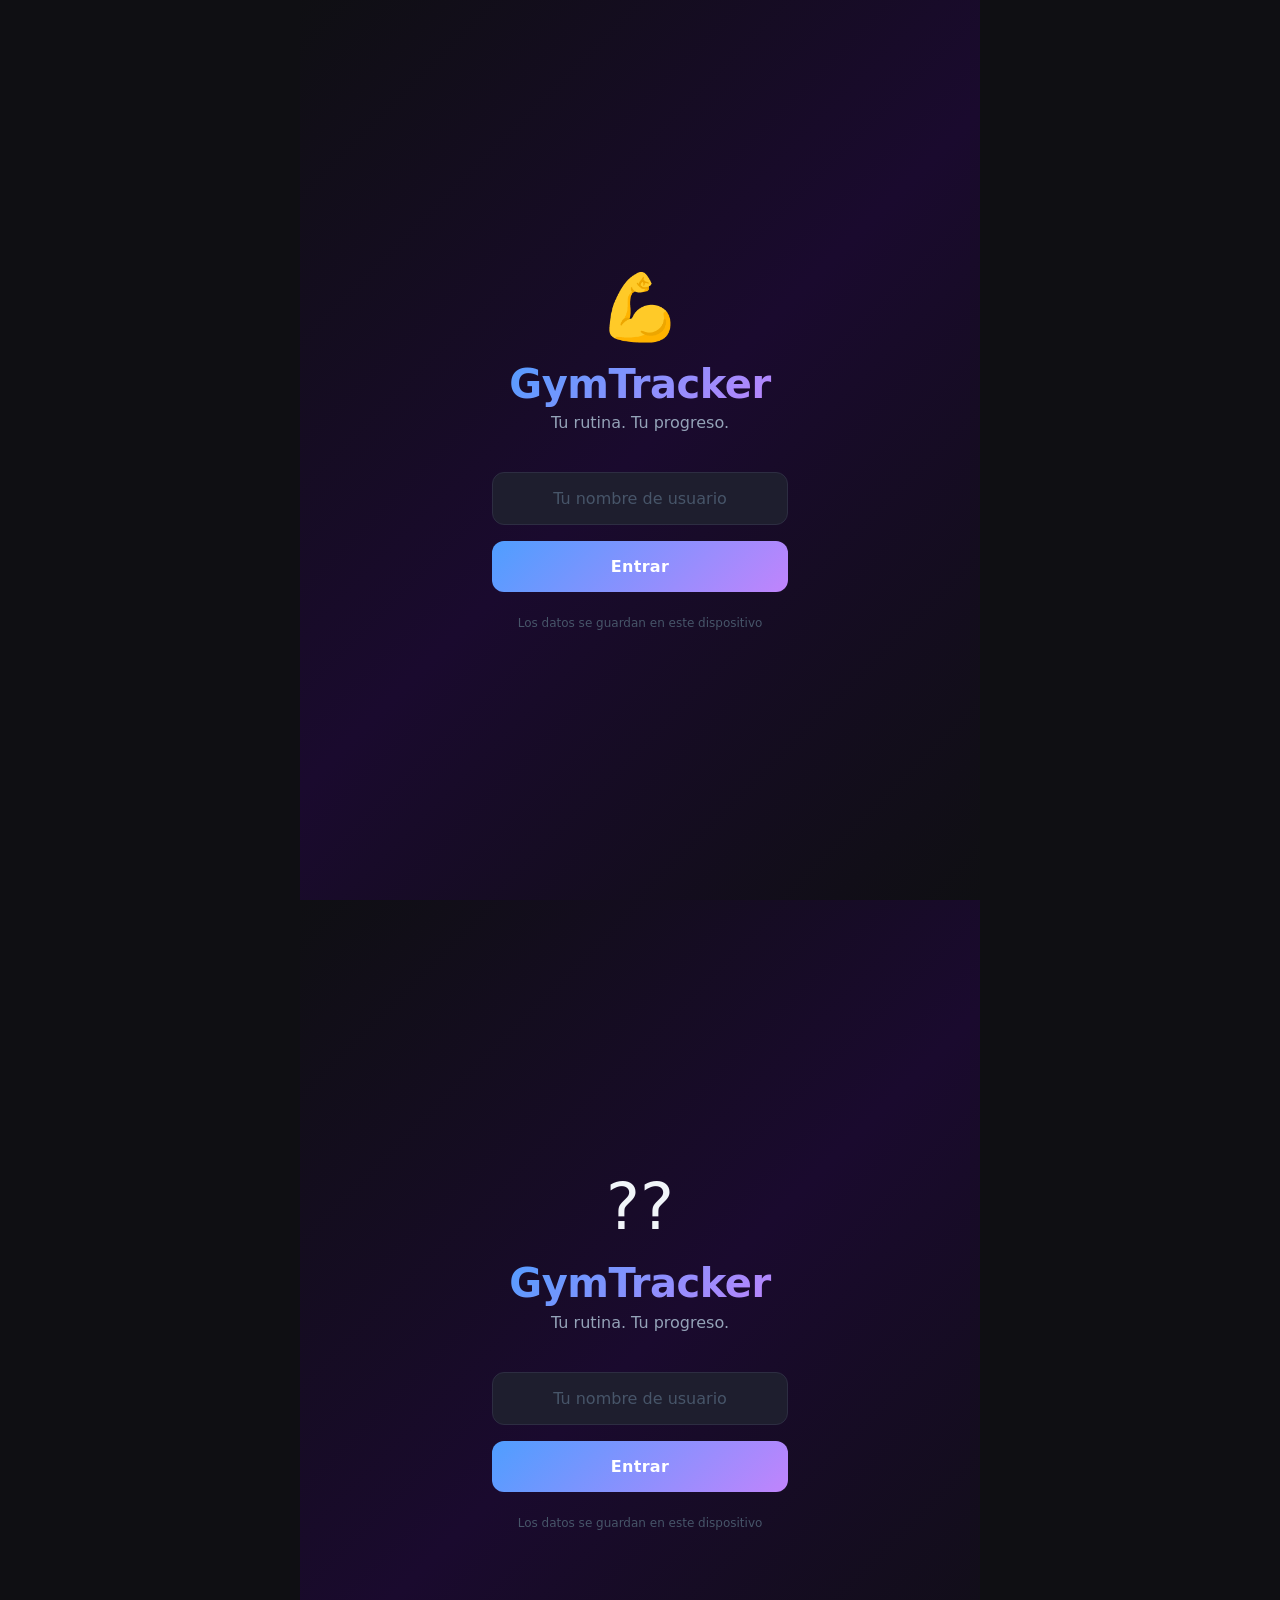
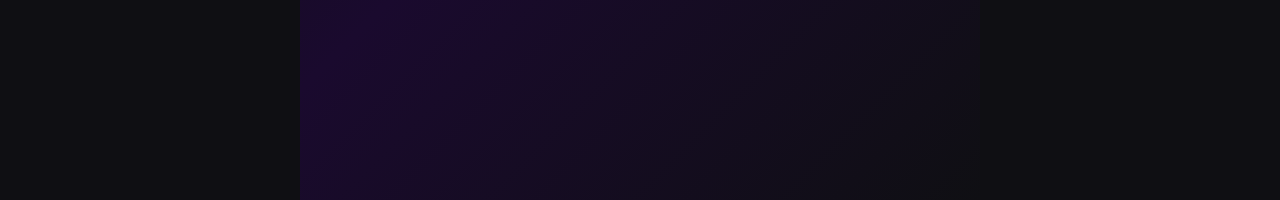
==== commit f31af364: "fix: rewrite pure ASCII - encoding definitivo ; feat: por semana ISO, auto-tab hoy, marcar series, h" ====
--- a/index.html
+++ b/index.html
@@ -1,3 +1,69 @@
+<!DOCTYPE html>
+<html lang="es">
+<head>
+  <meta charset="UTF-8" />
+  <meta name="viewport" content="width=device-width, initial-scale=1.0" />
+  <meta name="theme-color" content="#0f0f0f" />
+  <title>GymTracker Pro</title>
+  <link rel="stylesheet" href="styles.css" />
+  <link rel="manifest" href="manifest.json" />
+</head>
+<body>
+
+  <!-- LOGIN -->
+  <div id="loginScreen" class="screen active">
+    <div class="login-container">
+      <div class="logo">&#x1F4AA;</div>
+      <h1 class="app-title">GymTracker</h1>
+      <p class="app-subtitle">Tu rutina. Tu progreso.</p>
+      <div class="login-form">
+        <input type="text" id="usernameInput" placeholder="Tu nombre de usuario"
+               maxlength="20" autocomplete="off" />
+        <button class="btn-primary" onclick="App.login()">Entrar</button>
+      </div>
+      <p class="login-hint">Los datos se guardan en este dispositivo</p>
+    </div>
+  </div>
+
+  <!-- APP -->
+  <div id="appScreen" class="screen">
+
+    <header class="app-header">
+      <div class="header-left">
+        <span class="header-logo">&#x1F4AA;</span>
+        <span class="header-title">GymTracker</span>
+      </div>
+      <div class="header-right">
+        <span id="headerUser" class="header-user"></span>
+        <button class="btn-icon" onclick="App.logout()" title="Cerrar sesion">&#x23FB;</button>
+      </div>
+    </header>
+
+    <div class="week-progress">
+      <div class="week-progress-label">
+        <span id="weekLabel">Semana actual</span>
+        <span id="weekProgressText">0/5 dias</span>
+      </div>
+      <div class="progress-bar">
+        <div class="progress-fill" id="weekProgressFill"></div>
+      </div>
+    </div>
+
+    <nav class="day-tabs" id="dayTabs"></nav>
+
+    <main class="day-panels" id="dayPanels"></main>
+
+    <div class="week-footer">
+      <button class="btn-reset" onclick="App.resetWeek()">&#x1F504; Nueva semana</button>
+    </div>
+
+  </div>
+
+  <div id="toast" class="toast hidden"></div>
+
+  <script src="app.js"></script>
+</body>
+</html>
 <!DOCTYPE html>
 <html lang="es">
 <head>
--- a/styles.css
+++ b/styles.css
@@ -531,9 +531,15 @@
 
 .set-row {
   display: grid;
-  grid-template-columns: 60px 1fr 1fr;
+  grid-template-columns: 60px 1fr 36px;
   gap: 0.5rem;
   align-items: center;
+}
+
+.set-inputs {
+  display: grid;
+  grid-template-columns: 1fr 1fr;
+  gap: 0.4rem;
 }
 
 .set-label {
@@ -664,7 +670,7 @@
   }
 
   .set-row {
-    grid-template-columns: 70px 120px 120px;
+    grid-template-columns: 70px 1fr 36px;
   }
 
   .exercises-list {
@@ -688,3 +694,51 @@
     border-right: 1px solid var(--border);
   }
 }
+
+/* ===================================
+   SET DONE BUTTON + PREV WEEK HINT
+   =================================== */
+.btn-set-done {
+  width: 32px;
+  height: 32px;
+  background: transparent;
+  border: 1.5px solid var(--border);
+  color: var(--text-muted);
+  border-radius: var(--radius-sm);
+  font-size: 0.85rem;
+  cursor: pointer;
+  display: flex;
+  align-items: center;
+  justify-content: center;
+  flex-shrink: 0;
+  transition: all var(--transition);
+}
+
+.btn-set-done.done {
+  background: rgba(74, 222, 128, 0.15);
+  border-color: var(--accent-green);
+  color: var(--accent-green);
+}
+
+.btn-set-done:active {
+  transform: scale(0.88);
+}
+
+.set-completed .input-weight,
+.set-completed .input-reps {
+  border-color: rgba(74, 222, 128, 0.3);
+  background: rgba(74, 222, 128, 0.04);
+}
+
+.set-prev-hint {
+  display: none;
+  font-size: 0.68rem;
+  color: var(--accent-yellow);
+  padding: 0.12rem 0.5rem;
+  margin-top: -0.25rem;
+  margin-left: 65px;
+  margin-bottom: 0.1rem;
+  background: rgba(250, 204, 21, 0.07);
+  border-radius: 4px;
+  border-left: 2px solid var(--accent-yellow);
+}
--- a/styles.css
+++ b/styles.css
@@ -531,9 +531,15 @@
 
 .set-row {
   display: grid;
-  grid-template-columns: 60px 1fr 1fr;
+  grid-template-columns: 60px 1fr 36px;
   gap: 0.5rem;
   align-items: center;
+}
+
+.set-inputs {
+  display: grid;
+  grid-template-columns: 1fr 1fr;
+  gap: 0.4rem;
 }
 
 .set-label {
@@ -664,7 +670,7 @@
   }
 
   .set-row {
-    grid-template-columns: 70px 120px 120px;
+    grid-template-columns: 70px 1fr 36px;
   }
 
   .exercises-list {
@@ -688,3 +694,51 @@
     border-right: 1px solid var(--border);
   }
 }
+
+/* ===================================
+   SET DONE BUTTON + PREV WEEK HINT
+   =================================== */
+.btn-set-done {
+  width: 32px;
+  height: 32px;
+  background: transparent;
+  border: 1.5px solid var(--border);
+  color: var(--text-muted);
+  border-radius: var(--radius-sm);
+  font-size: 0.85rem;
+  cursor: pointer;
+  display: flex;
+  align-items: center;
+  justify-content: center;
+  flex-shrink: 0;
+  transition: all var(--transition);
+}
+
+.btn-set-done.done {
+  background: rgba(74, 222, 128, 0.15);
+  border-color: var(--accent-green);
+  color: var(--accent-green);
+}
+
+.btn-set-done:active {
+  transform: scale(0.88);
+}
+
+.set-completed .input-weight,
+.set-completed .input-reps {
+  border-color: rgba(74, 222, 128, 0.3);
+  background: rgba(74, 222, 128, 0.04);
+}
+
+.set-prev-hint {
+  display: none;
+  font-size: 0.68rem;
+  color: var(--accent-yellow);
+  padding: 0.12rem 0.5rem;
+  margin-top: -0.25rem;
+  margin-left: 65px;
+  margin-bottom: 0.1rem;
+  background: rgba(250, 204, 21, 0.07);
+  border-radius: 4px;
+  border-left: 2px solid var(--accent-yellow);
+}
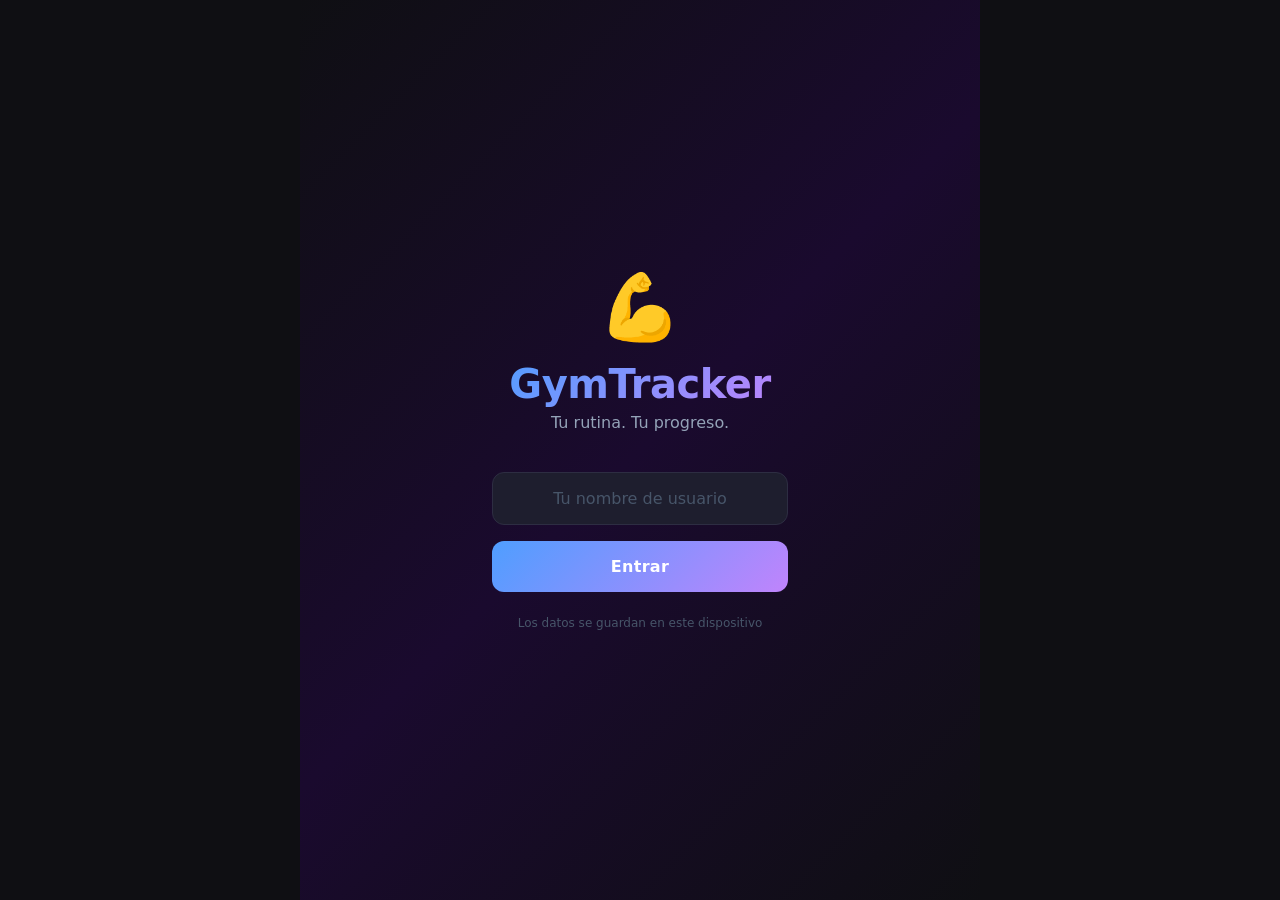
==== commit 5906363d: "feat: editable set count per exercise + statistics page with weight history charts" ====
--- a/index.html
+++ b/index.html
@@ -36,6 +36,7 @@
       <div class="header-right">
         <span id="headerUser" class="header-user"></span>
         <button class="btn-icon" onclick="App.logout()" title="Cerrar sesion">&#x23FB;</button>
+        <a href="stats.html" class="btn-icon-link" title="Estad&iacute;sticas">&#x1F4CA;</a>
       </div>
     </header>
 
@@ -61,664 +62,7 @@
 
   <div id="toast" class="toast hidden"></div>
 
+  <script src="routine.js"></script>
   <script src="app.js"></script>
 </body>
-</html>
-<!DOCTYPE html>
-<html lang="es">
-<head>
-  <meta charset="UTF-8" />
-  <meta name="viewport" content="width=device-width, initial-scale=1.0" />
-  <meta name="theme-color" content="#0f0f0f" />
-  <title>GymTracker Pro</title>
-  <link rel="stylesheet" href="styles.css" />
-  <link rel="manifest" href="manifest.json" />
-</head>
-<body>
-
-  <!-- LOGIN SCREEN -->
-  <div id="loginScreen" class="screen active">
-    <div class="login-container">
-      <div class="logo">??</div>
-      <h1 class="app-title">GymTracker</h1>
-      <p class="app-subtitle">Tu rutina. Tu progreso.</p>
-      <div class="login-form">
-        <input type="text" id="usernameInput" placeholder="Tu nombre de usuario" maxlength="20" autocomplete="off" />
-        <button class="btn-primary" onclick="App.login()">Entrar</button>
-      </div>
-      <p class="login-hint">Los datos se guardan en este dispositivo</p>
-    </div>
-  </div>
-
-  <!-- MAIN APP -->
-  <div id="appScreen" class="screen">
-
-    <!-- HEADER -->
-    <header class="app-header">
-      <div class="header-left">
-        <span class="header-logo">??</span>
-        <span class="header-title">GymTracker</span>
-      </div>
-      <div class="header-right">
-        <span id="headerUser" class="header-user"></span>
-        <button class="btn-icon" onclick="App.logout()" title="Cerrar sesi�n">?</button>
-      </div>
-    </header>
-
-    <!-- WEEK PROGRESS BAR -->
-    <div class="week-progress">
-      <div class="week-progress-label">
-        <span>Semana actual</span>
-        <span id="weekProgressText">0/5 d�as</span>
-      </div>
-      <div class="progress-bar">
-        <div class="progress-fill" id="weekProgressFill"></div>
-      </div>
-    </div>
-
-    <!-- DAY TABS -->
-    <nav class="day-tabs">
-      <button class="tab-btn active" data-day="0" onclick="App.switchDay(0)">
-        <span class="tab-emoji">??</span>
-        <span class="tab-label">LUN</span>
-      </button>
-      <button class="tab-btn" data-day="1" onclick="App.switchDay(1)">
-        <span class="tab-emoji">??</span>
-        <span class="tab-label">MAR</span>
-      </button>
-      <button class="tab-btn" data-day="2" onclick="App.switchDay(2)">
-        <span class="tab-emoji">??</span>
-        <span class="tab-label">MI�</span>
-      </button>
-      <button class="tab-btn" data-day="3" onclick="App.switchDay(3)">
-        <span class="tab-emoji">??</span>
-        <span class="tab-label">JUE</span>
-      </button>
-      <button class="tab-btn" data-day="4" onclick="App.switchDay(4)">
-        <span class="tab-emoji">??</span>
-        <span class="tab-label">VIE</span>
-      </button>
-    </nav>
-
-    <!-- DAY PANELS -->
-    <main class="day-panels">
-
-      <!-- LUNES -->
-      <div class="day-panel active" id="panel-0">
-        <div class="day-header">
-          <h2>?? Lunes ? PUSH</h2>
-          <p class="day-desc">Pecho � Hombro � Tr�ceps</p>
-          <button class="btn-complete-day" onclick="App.completeDay(0)">
-            <span id="dayStatus-0">Marcar d�a completado ?</span>
-          </button>
-        </div>
-
-        <div class="exercises-list" id="exercises-0">
-
-          <div class="exercise-card" data-day="0" data-ex="0">
-            <div class="ex-header">
-              <div class="ex-info">
-                <h3 class="ex-name">Press Banca</h3>
-                <span class="ex-sets-reps">4 � 5?8 reps</span>
-              </div>
-              <div class="ex-actions">
-                <a href="https://www.youtube.com/results?search_query=press+banca+tecnica+correcta" target="_blank" class="btn-video" title="Ver t�cnica">? Ver</a>
-                <button class="btn-done" onclick="App.toggleExDone(0,0)"><span id="exDone-0-0">?</span></button>
-              </div>
-            </div>
-            <div class="sets-grid" id="sets-0-0">
-              <div class="set-row">
-                <span class="set-label">Serie 1</span>
-                <input type="number" class="input-weight" placeholder="kg" min="0" step="0.5" oninput="App.saveSet(0,0,0,'weight',this.value)" />
-                <input type="number" class="input-reps" placeholder="reps" min="0" oninput="App.saveSet(0,0,0,'reps',this.value)" />
-              </div>
-              <div class="set-row">
-                <span class="set-label">Serie 2</span>
-                <input type="number" class="input-weight" placeholder="kg" min="0" step="0.5" oninput="App.saveSet(0,0,1,'weight',this.value)" />
-                <input type="number" class="input-reps" placeholder="reps" min="0" oninput="App.saveSet(0,0,1,'reps',this.value)" />
-              </div>
-              <div class="set-row">
-                <span class="set-label">Serie 3</span>
-                <input type="number" class="input-weight" placeholder="kg" min="0" step="0.5" oninput="App.saveSet(0,0,2,'weight',this.value)" />
-                <input type="number" class="input-reps" placeholder="reps" min="0" oninput="App.saveSet(0,0,2,'reps',this.value)" />
-              </div>
-              <div class="set-row">
-                <span class="set-label">Serie 4</span>
-                <input type="number" class="input-weight" placeholder="kg" min="0" step="0.5" oninput="App.saveSet(0,0,3,'weight',this.value)" />
-                <input type="number" class="input-reps" placeholder="reps" min="0" oninput="App.saveSet(0,0,3,'reps',this.value)" />
-              </div>
-            </div>
-            <div class="ex-note">
-              <input type="text" class="input-note" placeholder="Nota (opcional)" oninput="App.saveNote(0,0,this.value)" />
-            </div>
-          </div>
-
-          <div class="exercise-card" data-day="0" data-ex="1">
-            <div class="ex-header">
-              <div class="ex-info">
-                <h3 class="ex-name">Press Inclinado Mancuernas</h3>
-                <span class="ex-sets-reps">3 � 8?10 reps</span>
-              </div>
-              <div class="ex-actions">
-                <a href="https://www.youtube.com/results?search_query=press+inclinado+mancuernas+tecnica" target="_blank" class="btn-video">? Ver</a>
-                <button class="btn-done" onclick="App.toggleExDone(0,1)"><span id="exDone-0-1">?</span></button>
-              </div>
-            </div>
-            <div class="sets-grid" id="sets-0-1">
-              <div class="set-row">
-                <span class="set-label">Serie 1</span>
-                <input type="number" class="input-weight" placeholder="kg" min="0" step="0.5" oninput="App.saveSet(0,1,0,'weight',this.value)" />
-                <input type="number" class="input-reps" placeholder="reps" min="0" oninput="App.saveSet(0,1,0,'reps',this.value)" />
-              </div>
-              <div class="set-row">
-                <span class="set-label">Serie 2</span>
-                <input type="number" class="input-weight" placeholder="kg" min="0" step="0.5" oninput="App.saveSet(0,1,1,'weight',this.value)" />
-                <input type="number" class="input-reps" placeholder="reps" min="0" oninput="App.saveSet(0,1,1,'reps',this.value)" />
-              </div>
-              <div class="set-row">
-                <span class="set-label">Serie 3</span>
-                <input type="number" class="input-weight" placeholder="kg" min="0" step="0.5" oninput="App.saveSet(0,1,2,'weight',this.value)" />
-                <input type="number" class="input-reps" placeholder="reps" min="0" oninput="App.saveSet(0,1,2,'reps',this.value)" />
-              </div>
-            </div>
-            <div class="ex-note">
-              <input type="text" class="input-note" placeholder="Nota (opcional)" oninput="App.saveNote(0,1,this.value)" />
-            </div>
-          </div>
-
-          <div class="exercise-card" data-day="0" data-ex="2">
-            <div class="ex-header">
-              <div class="ex-info">
-                <h3 class="ex-name">Press Militar</h3>
-                <span class="ex-sets-reps">3 � 6?10 reps</span>
-              </div>
-              <div class="ex-actions">
-                <a href="https://www.youtube.com/results?search_query=press+militar+tecnica+barra" target="_blank" class="btn-video">? Ver</a>
-                <button class="btn-done" onclick="App.toggleExDone(0,2)"><span id="exDone-0-2">?</span></button>
-              </div>
-            </div>
-            <div class="sets-grid">
-              <div class="set-row">
-                <span class="set-label">Serie 1</span>
-                <input type="number" class="input-weight" placeholder="kg" min="0" step="0.5" oninput="App.saveSet(0,2,0,'weight',this.value)" />
-                <input type="number" class="input-reps" placeholder="reps" min="0" oninput="App.saveSet(0,2,0,'reps',this.value)" />
-              </div>
-              <div class="set-row">
-                <span class="set-label">Serie 2</span>
-                <input type="number" class="input-weight" placeholder="kg" min="0" step="0.5" oninput="App.saveSet(0,2,1,'weight',this.value)" />
-                <input type="number" class="input-reps" placeholder="reps" min="0" oninput="App.saveSet(0,2,1,'reps',this.value)" />
-              </div>
-              <div class="set-row">
-                <span class="set-label">Serie 3</span>
-                <input type="number" class="input-weight" placeholder="kg" min="0" step="0.5" oninput="App.saveSet(0,2,2,'weight',this.value)" />
-                <input type="number" class="input-reps" placeholder="reps" min="0" oninput="App.saveSet(0,2,2,'reps',this.value)" />
-              </div>
-            </div>
-            <div class="ex-note">
-              <input type="text" class="input-note" placeholder="Nota (opcional)" oninput="App.saveNote(0,2,this.value)" />
-            </div>
-          </div>
-
-          <div class="exercise-card" data-day="0" data-ex="3">
-            <div class="ex-header">
-              <div class="ex-info">
-                <h3 class="ex-name">Elevaciones Laterales</h3>
-                <span class="ex-sets-reps">3 � 12?15 reps</span>
-              </div>
-              <div class="ex-actions">
-                <a href="https://www.youtube.com/results?search_query=elevaciones+laterales+hombro+tecnica" target="_blank" class="btn-video">? Ver</a>
-                <button class="btn-done" onclick="App.toggleExDone(0,3)"><span id="exDone-0-3">?</span></button>
-              </div>
-            </div>
-            <div class="sets-grid">
-              <div class="set-row">
-                <span class="set-label">Serie 1</span>
-                <input type="number" class="input-weight" placeholder="kg" min="0" step="0.5" oninput="App.saveSet(0,3,0,'weight',this.value)" />
-                <input type="number" class="input-reps" placeholder="reps" min="0" oninput="App.saveSet(0,3,0,'reps',this.value)" />
-              </div>
-              <div class="set-row">
-                <span class="set-label">Serie 2</span>
-                <input type="number" class="input-weight" placeholder="kg" min="0" step="0.5" oninput="App.saveSet(0,3,1,'weight',this.value)" />
-                <input type="number" class="input-reps" placeholder="reps" min="0" oninput="App.saveSet(0,3,1,'reps',this.value)" />
-              </div>
-              <div class="set-row">
-                <span class="set-label">Serie 3</span>
-                <input type="number" class="input-weight" placeholder="kg" min="0" step="0.5" oninput="App.saveSet(0,3,2,'weight',this.value)" />
-                <input type="number" class="input-reps" placeholder="reps" min="0" oninput="App.saveSet(0,3,2,'reps',this.value)" />
-              </div>
-            </div>
-            <div class="ex-note">
-              <input type="text" class="input-note" placeholder="Nota (opcional)" oninput="App.saveNote(0,3,this.value)" />
-            </div>
-          </div>
-
-          <div class="exercise-card" data-day="0" data-ex="4">
-            <div class="ex-header">
-              <div class="ex-info">
-                <h3 class="ex-name">Tr�ceps Polea Cuerda</h3>
-                <span class="ex-sets-reps">3 � 10?15 reps</span>
-              </div>
-              <div class="ex-actions">
-                <a href="https://www.youtube.com/results?search_query=triceps+polea+cuerda+tecnica" target="_blank" class="btn-video">? Ver</a>
-                <button class="btn-done" onclick="App.toggleExDone(0,4)"><span id="exDone-0-4">?</span></button>
-              </div>
-            </div>
-            <div class="sets-grid">
-              <div class="set-row">
-                <span class="set-label">Serie 1</span>
-                <input type="number" class="input-weight" placeholder="kg" min="0" step="0.5" oninput="App.saveSet(0,4,0,'weight',this.value)" />
-                <input type="number" class="input-reps" placeholder="reps" min="0" oninput="App.saveSet(0,4,0,'reps',this.value)" />
-              </div>
-              <div class="set-row">
-                <span class="set-label">Serie 2</span>
-                <input type="number" class="input-weight" placeholder="kg" min="0" step="0.5" oninput="App.saveSet(0,4,1,'weight',this.value)" />
-                <input type="number" class="input-reps" placeholder="reps" min="0" oninput="App.saveSet(0,4,1,'reps',this.value)" />
-              </div>
-              <div class="set-row">
-                <span class="set-label">Serie 3</span>
-                <input type="number" class="input-weight" placeholder="kg" min="0" step="0.5" oninput="App.saveSet(0,4,2,'weight',this.value)" />
-                <input type="number" class="input-reps" placeholder="reps" min="0" oninput="App.saveSet(0,4,2,'reps',this.value)" />
-              </div>
-            </div>
-            <div class="ex-note">
-              <input type="text" class="input-note" placeholder="Nota (opcional)" oninput="App.saveNote(0,4,this.value)" />
-            </div>
-          </div>
-
-        </div>
-      </div>
-
-      <!-- MARTES -->
-      <div class="day-panel" id="panel-1">
-        <div class="day-header">
-          <h2>?? Martes ? PULL</h2>
-          <p class="day-desc">Espalda � B�ceps</p>
-          <button class="btn-complete-day" onclick="App.completeDay(1)">
-            <span id="dayStatus-1">Marcar d�a completado ?</span>
-          </button>
-        </div>
-        <div class="exercises-list" id="exercises-1">
-
-          <div class="exercise-card" data-day="1" data-ex="0">
-            <div class="ex-header">
-              <div class="ex-info">
-                <h3 class="ex-name">Dominadas / Jal�n</h3>
-                <span class="ex-sets-reps">4 � 6?10 reps</span>
-              </div>
-              <div class="ex-actions">
-                <a href="https://www.youtube.com/results?search_query=dominadas+tecnica+correcta" target="_blank" class="btn-video">? Ver</a>
-                <button class="btn-done" onclick="App.toggleExDone(1,0)"><span id="exDone-1-0">?</span></button>
-              </div>
-            </div>
-            <div class="sets-grid">
-              <div class="set-row"><span class="set-label">Serie 1</span><input type="number" class="input-weight" placeholder="kg" step="0.5" oninput="App.saveSet(1,0,0,'weight',this.value)" /><input type="number" class="input-reps" placeholder="reps" oninput="App.saveSet(1,0,0,'reps',this.value)" /></div>
-              <div class="set-row"><span class="set-label">Serie 2</span><input type="number" class="input-weight" placeholder="kg" step="0.5" oninput="App.saveSet(1,0,1,'weight',this.value)" /><input type="number" class="input-reps" placeholder="reps" oninput="App.saveSet(1,0,1,'reps',this.value)" /></div>
-              <div class="set-row"><span class="set-label">Serie 3</span><input type="number" class="input-weight" placeholder="kg" step="0.5" oninput="App.saveSet(1,0,2,'weight',this.value)" /><input type="number" class="input-reps" placeholder="reps" oninput="App.saveSet(1,0,2,'reps',this.value)" /></div>
-              <div class="set-row"><span class="set-label">Serie 4</span><input type="number" class="input-weight" placeholder="kg" step="0.5" oninput="App.saveSet(1,0,3,'weight',this.value)" /><input type="number" class="input-reps" placeholder="reps" oninput="App.saveSet(1,0,3,'reps',this.value)" /></div>
-            </div>
-            <div class="ex-note"><input type="text" class="input-note" placeholder="Nota (opcional)" oninput="App.saveNote(1,0,this.value)" /></div>
-          </div>
-
-          <div class="exercise-card" data-day="1" data-ex="1">
-            <div class="ex-header">
-              <div class="ex-info"><h3 class="ex-name">Remo con Barra</h3><span class="ex-sets-reps">3 � 6?10 reps</span></div>
-              <div class="ex-actions">
-                <a href="https://www.youtube.com/results?search_query=remo+con+barra+tecnica" target="_blank" class="btn-video">? Ver</a>
-                <button class="btn-done" onclick="App.toggleExDone(1,1)"><span id="exDone-1-1">?</span></button>
-              </div>
-            </div>
-            <div class="sets-grid">
-              <div class="set-row"><span class="set-label">Serie 1</span><input type="number" class="input-weight" placeholder="kg" step="0.5" oninput="App.saveSet(1,1,0,'weight',this.value)" /><input type="number" class="input-reps" placeholder="reps" oninput="App.saveSet(1,1,0,'reps',this.value)" /></div>
-              <div class="set-row"><span class="set-label">Serie 2</span><input type="number" class="input-weight" placeholder="kg" step="0.5" oninput="App.saveSet(1,1,1,'weight',this.value)" /><input type="number" class="input-reps" placeholder="reps" oninput="App.saveSet(1,1,1,'reps',this.value)" /></div>
-              <div class="set-row"><span class="set-label">Serie 3</span><input type="number" class="input-weight" placeholder="kg" step="0.5" oninput="App.saveSet(1,1,2,'weight',this.value)" /><input type="number" class="input-reps" placeholder="reps" oninput="App.saveSet(1,1,2,'reps',this.value)" /></div>
-            </div>
-            <div class="ex-note"><input type="text" class="input-note" placeholder="Nota (opcional)" oninput="App.saveNote(1,1,this.value)" /></div>
-          </div>
-
-          <div class="exercise-card" data-day="1" data-ex="2">
-            <div class="ex-header">
-              <div class="ex-info"><h3 class="ex-name">Jal�n al Pecho</h3><span class="ex-sets-reps">3 � 8?12 reps</span></div>
-              <div class="ex-actions">
-                <a href="https://www.youtube.com/results?search_query=jalon+al+pecho+tecnica+correcta" target="_blank" class="btn-video">? Ver</a>
-                <button class="btn-done" onclick="App.toggleExDone(1,2)"><span id="exDone-1-2">?</span></button>
-              </div>
-            </div>
-            <div class="sets-grid">
-              <div class="set-row"><span class="set-label">Serie 1</span><input type="number" class="input-weight" placeholder="kg" step="0.5" oninput="App.saveSet(1,2,0,'weight',this.value)" /><input type="number" class="input-reps" placeholder="reps" oninput="App.saveSet(1,2,0,'reps',this.value)" /></div>
-              <div class="set-row"><span class="set-label">Serie 2</span><input type="number" class="input-weight" placeholder="kg" step="0.5" oninput="App.saveSet(1,2,1,'weight',this.value)" /><input type="number" class="input-reps" placeholder="reps" oninput="App.saveSet(1,2,1,'reps',this.value)" /></div>
-              <div class="set-row"><span class="set-label">Serie 3</span><input type="number" class="input-weight" placeholder="kg" step="0.5" oninput="App.saveSet(1,2,2,'weight',this.value)" /><input type="number" class="input-reps" placeholder="reps" oninput="App.saveSet(1,2,2,'reps',this.value)" /></div>
-            </div>
-            <div class="ex-note"><input type="text" class="input-note" placeholder="Nota (opcional)" oninput="App.saveNote(1,2,this.value)" /></div>
-          </div>
-
-          <div class="exercise-card" data-day="1" data-ex="3">
-            <div class="ex-header">
-              <div class="ex-info"><h3 class="ex-name">Remo Polea</h3><span class="ex-sets-reps">3 � 10?12 reps</span></div>
-              <div class="ex-actions">
-                <a href="https://www.youtube.com/results?search_query=remo+polea+sentado+tecnica" target="_blank" class="btn-video">? Ver</a>
-                <button class="btn-done" onclick="App.toggleExDone(1,3)"><span id="exDone-1-3">?</span></button>
-              </div>
-            </div>
-            <div class="sets-grid">
-              <div class="set-row"><span class="set-label">Serie 1</span><input type="number" class="input-weight" placeholder="kg" step="0.5" oninput="App.saveSet(1,3,0,'weight',this.value)" /><input type="number" class="input-reps" placeholder="reps" oninput="App.saveSet(1,3,0,'reps',this.value)" /></div>
-              <div class="set-row"><span class="set-label">Serie 2</span><input type="number" class="input-weight" placeholder="kg" step="0.5" oninput="App.saveSet(1,3,1,'weight',this.value)" /><input type="number" class="input-reps" placeholder="reps" oninput="App.saveSet(1,3,1,'reps',this.value)" /></div>
-              <div class="set-row"><span class="set-label">Serie 3</span><input type="number" class="input-weight" placeholder="kg" step="0.5" oninput="App.saveSet(1,3,2,'weight',this.value)" /><input type="number" class="input-reps" placeholder="reps" oninput="App.saveSet(1,3,2,'reps',this.value)" /></div>
-            </div>
-            <div class="ex-note"><input type="text" class="input-note" placeholder="Nota (opcional)" oninput="App.saveNote(1,3,this.value)" /></div>
-          </div>
-
-          <div class="exercise-card" data-day="1" data-ex="4">
-            <div class="ex-header">
-              <div class="ex-info"><h3 class="ex-name">Curl B�ceps Barra</h3><span class="ex-sets-reps">3 � 8?12 reps</span></div>
-              <div class="ex-actions">
-                <a href="https://www.youtube.com/results?search_query=curl+biceps+barra+tecnica+correcta" target="_blank" class="btn-video">? Ver</a>
-                <button class="btn-done" onclick="App.toggleExDone(1,4)"><span id="exDone-1-4">?</span></button>
-              </div>
-            </div>
-            <div class="sets-grid">
-              <div class="set-row"><span class="set-label">Serie 1</span><input type="number" class="input-weight" placeholder="kg" step="0.5" oninput="App.saveSet(1,4,0,'weight',this.value)" /><input type="number" class="input-reps" placeholder="reps" oninput="App.saveSet(1,4,0,'reps',this.value)" /></div>
-              <div class="set-row"><span class="set-label">Serie 2</span><input type="number" class="input-weight" placeholder="kg" step="0.5" oninput="App.saveSet(1,4,1,'weight',this.value)" /><input type="number" class="input-reps" placeholder="reps" oninput="App.saveSet(1,4,1,'reps',this.value)" /></div>
-              <div class="set-row"><span class="set-label">Serie 3</span><input type="number" class="input-weight" placeholder="kg" step="0.5" oninput="App.saveSet(1,4,2,'weight',this.value)" /><input type="number" class="input-reps" placeholder="reps" oninput="App.saveSet(1,4,2,'reps',this.value)" /></div>
-            </div>
-            <div class="ex-note"><input type="text" class="input-note" placeholder="Nota (opcional)" oninput="App.saveNote(1,4,this.value)" /></div>
-          </div>
-
-        </div>
-      </div>
-
-      <!-- MIERCOLES -->
-      <div class="day-panel" id="panel-2">
-        <div class="day-header">
-          <h2>?? Mi�rcoles ? LEGS</h2>
-          <p class="day-desc">Pierna Completa</p>
-          <button class="btn-complete-day" onclick="App.completeDay(2)">
-            <span id="dayStatus-2">Marcar d�a completado ?</span>
-          </button>
-        </div>
-        <div class="exercises-list" id="exercises-2">
-
-          <div class="exercise-card" data-day="2" data-ex="0">
-            <div class="ex-header">
-              <div class="ex-info"><h3 class="ex-name">Sentadilla</h3><span class="ex-sets-reps">4 � 5?8 reps</span></div>
-              <div class="ex-actions">
-                <a href="https://www.youtube.com/results?search_query=sentadilla+tecnica+correcta+principiantes" target="_blank" class="btn-video">? Ver</a>
-                <button class="btn-done" onclick="App.toggleExDone(2,0)"><span id="exDone-2-0">?</span></button>
-              </div>
-            </div>
-            <div class="sets-grid">
-              <div class="set-row"><span class="set-label">Serie 1</span><input type="number" class="input-weight" placeholder="kg" step="0.5" oninput="App.saveSet(2,0,0,'weight',this.value)" /><input type="number" class="input-reps" placeholder="reps" oninput="App.saveSet(2,0,0,'reps',this.value)" /></div>
-              <div class="set-row"><span class="set-label">Serie 2</span><input type="number" class="input-weight" placeholder="kg" step="0.5" oninput="App.saveSet(2,0,1,'weight',this.value)" /><input type="number" class="input-reps" placeholder="reps" oninput="App.saveSet(2,0,1,'reps',this.value)" /></div>
-              <div class="set-row"><span class="set-label">Serie 3</span><input type="number" class="input-weight" placeholder="kg" step="0.5" oninput="App.saveSet(2,0,2,'weight',this.value)" /><input type="number" class="input-reps" placeholder="reps" oninput="App.saveSet(2,0,2,'reps',this.value)" /></div>
-              <div class="set-row"><span class="set-label">Serie 4</span><input type="number" class="input-weight" placeholder="kg" step="0.5" oninput="App.saveSet(2,0,3,'weight',this.value)" /><input type="number" class="input-reps" placeholder="reps" oninput="App.saveSet(2,0,3,'reps',this.value)" /></div>
-            </div>
-            <div class="ex-note"><input type="text" class="input-note" placeholder="Nota (opcional)" oninput="App.saveNote(2,0,this.value)" /></div>
-          </div>
-
-          <div class="exercise-card" data-day="2" data-ex="1">
-            <div class="ex-header">
-              <div class="ex-info"><h3 class="ex-name">Prensa</h3><span class="ex-sets-reps">3 � 10?12 reps</span></div>
-              <div class="ex-actions">
-                <a href="https://www.youtube.com/results?search_query=prensa+de+piernas+tecnica+correcta" target="_blank" class="btn-video">? Ver</a>
-                <button class="btn-done" onclick="App.toggleExDone(2,1)"><span id="exDone-2-1">?</span></button>
-              </div>
-            </div>
-            <div class="sets-grid">
-              <div class="set-row"><span class="set-label">Serie 1</span><input type="number" class="input-weight" placeholder="kg" step="0.5" oninput="App.saveSet(2,1,0,'weight',this.value)" /><input type="number" class="input-reps" placeholder="reps" oninput="App.saveSet(2,1,0,'reps',this.value)" /></div>
-              <div class="set-row"><span class="set-label">Serie 2</span><input type="number" class="input-weight" placeholder="kg" step="0.5" oninput="App.saveSet(2,1,1,'weight',this.value)" /><input type="number" class="input-reps" placeholder="reps" oninput="App.saveSet(2,1,1,'reps',this.value)" /></div>
-              <div class="set-row"><span class="set-label">Serie 3</span><input type="number" class="input-weight" placeholder="kg" step="0.5" oninput="App.saveSet(2,1,2,'weight',this.value)" /><input type="number" class="input-reps" placeholder="reps" oninput="App.saveSet(2,1,2,'reps',this.value)" /></div>
-            </div>
-            <div class="ex-note"><input type="text" class="input-note" placeholder="Nota (opcional)" oninput="App.saveNote(2,1,this.value)" /></div>
-          </div>
-
-          <div class="exercise-card" data-day="2" data-ex="2">
-            <div class="ex-header">
-              <div class="ex-info"><h3 class="ex-name">Curl Femoral</h3><span class="ex-sets-reps">3 � 10?12 reps</span></div>
-              <div class="ex-actions">
-                <a href="https://www.youtube.com/results?search_query=curl+femoral+maquina+tecnica" target="_blank" class="btn-video">? Ver</a>
-                <button class="btn-done" onclick="App.toggleExDone(2,2)"><span id="exDone-2-2">?</span></button>
-              </div>
-            </div>
-            <div class="sets-grid">
-              <div class="set-row"><span class="set-label">Serie 1</span><input type="number" class="input-weight" placeholder="kg" step="0.5" oninput="App.saveSet(2,2,0,'weight',this.value)" /><input type="number" class="input-reps" placeholder="reps" oninput="App.saveSet(2,2,0,'reps',this.value)" /></div>
-              <div class="set-row"><span class="set-label">Serie 2</span><input type="number" class="input-weight" placeholder="kg" step="0.5" oninput="App.saveSet(2,2,1,'weight',this.value)" /><input type="number" class="input-reps" placeholder="reps" oninput="App.saveSet(2,2,1,'reps',this.value)" /></div>
-              <div class="set-row"><span class="set-label">Serie 3</span><input type="number" class="input-weight" placeholder="kg" step="0.5" oninput="App.saveSet(2,2,2,'weight',this.value)" /><input type="number" class="input-reps" placeholder="reps" oninput="App.saveSet(2,2,2,'reps',this.value)" /></div>
-            </div>
-            <div class="ex-note"><input type="text" class="input-note" placeholder="Nota (opcional)" oninput="App.saveNote(2,2,this.value)" /></div>
-          </div>
-
-          <div class="exercise-card" data-day="2" data-ex="3">
-            <div class="ex-header">
-              <div class="ex-info"><h3 class="ex-name">Extensi�n Cu�driceps</h3><span class="ex-sets-reps">3 � 12?15 reps</span></div>
-              <div class="ex-actions">
-                <a href="https://www.youtube.com/results?search_query=extension+cuadriceps+maquina+tecnica" target="_blank" class="btn-video">? Ver</a>
-                <button class="btn-done" onclick="App.toggleExDone(2,3)"><span id="exDone-2-3">?</span></button>
-              </div>
-            </div>
-            <div class="sets-grid">
-              <div class="set-row"><span class="set-label">Serie 1</span><input type="number" class="input-weight" placeholder="kg" step="0.5" oninput="App.saveSet(2,3,0,'weight',this.value)" /><input type="number" class="input-reps" placeholder="reps" oninput="App.saveSet(2,3,0,'reps',this.value)" /></div>
-              <div class="set-row"><span class="set-label">Serie 2</span><input type="number" class="input-weight" placeholder="kg" step="0.5" oninput="App.saveSet(2,3,1,'weight',this.value)" /><input type="number" class="input-reps" placeholder="reps" oninput="App.saveSet(2,3,1,'reps',this.value)" /></div>
-              <div class="set-row"><span class="set-label">Serie 3</span><input type="number" class="input-weight" placeholder="kg" step="0.5" oninput="App.saveSet(2,3,2,'weight',this.value)" /><input type="number" class="input-reps" placeholder="reps" oninput="App.saveSet(2,3,2,'reps',this.value)" /></div>
-            </div>
-            <div class="ex-note"><input type="text" class="input-note" placeholder="Nota (opcional)" oninput="App.saveNote(2,3,this.value)" /></div>
-          </div>
-
-          <div class="exercise-card" data-day="2" data-ex="4">
-            <div class="ex-header">
-              <div class="ex-info"><h3 class="ex-name">Zancadas / Step-ups</h3><span class="ex-sets-reps">2?3 � 10?12 reps</span></div>
-              <div class="ex-actions">
-                <a href="https://www.youtube.com/results?search_query=zancadas+step+ups+tecnica+pierna" target="_blank" class="btn-video">? Ver</a>
-                <button class="btn-done" onclick="App.toggleExDone(2,4)"><span id="exDone-2-4">?</span></button>
-              </div>
-            </div>
-            <div class="sets-grid">
-              <div class="set-row"><span class="set-label">Serie 1</span><input type="number" class="input-weight" placeholder="kg" step="0.5" oninput="App.saveSet(2,4,0,'weight',this.value)" /><input type="number" class="input-reps" placeholder="reps" oninput="App.saveSet(2,4,0,'reps',this.value)" /></div>
-              <div class="set-row"><span class="set-label">Serie 2</span><input type="number" class="input-weight" placeholder="kg" step="0.5" oninput="App.saveSet(2,4,1,'weight',this.value)" /><input type="number" class="input-reps" placeholder="reps" oninput="App.saveSet(2,4,1,'reps',this.value)" /></div>
-              <div class="set-row"><span class="set-label">Serie 3</span><input type="number" class="input-weight" placeholder="kg" step="0.5" oninput="App.saveSet(2,4,2,'weight',this.value)" /><input type="number" class="input-reps" placeholder="reps" oninput="App.saveSet(2,4,2,'reps',this.value)" /></div>
-            </div>
-            <div class="ex-note"><input type="text" class="input-note" placeholder="Nota (opcional)" oninput="App.saveNote(2,4,this.value)" /></div>
-          </div>
-
-        </div>
-      </div>
-
-      <!-- JUEVES -->
-      <div class="day-panel" id="panel-3">
-        <div class="day-header">
-          <h2>?? Jueves ? UPPER</h2>
-          <p class="day-desc">Torso Mixto Fuerza</p>
-          <button class="btn-complete-day" onclick="App.completeDay(3)">
-            <span id="dayStatus-3">Marcar d�a completado ?</span>
-          </button>
-        </div>
-        <div class="exercises-list" id="exercises-3">
-
-          <div class="exercise-card" data-day="3" data-ex="0">
-            <div class="ex-header">
-              <div class="ex-info"><h3 class="ex-name">Press Inclinado Barra</h3><span class="ex-sets-reps">3 � 6?8 reps</span></div>
-              <div class="ex-actions">
-                <a href="https://www.youtube.com/results?search_query=press+inclinado+barra+tecnica" target="_blank" class="btn-video">? Ver</a>
-                <button class="btn-done" onclick="App.toggleExDone(3,0)"><span id="exDone-3-0">?</span></button>
-              </div>
-            </div>
-            <div class="sets-grid">
-              <div class="set-row"><span class="set-label">Serie 1</span><input type="number" class="input-weight" placeholder="kg" step="0.5" oninput="App.saveSet(3,0,0,'weight',this.value)" /><input type="number" class="input-reps" placeholder="reps" oninput="App.saveSet(3,0,0,'reps',this.value)" /></div>
-              <div class="set-row"><span class="set-label">Serie 2</span><input type="number" class="input-weight" placeholder="kg" step="0.5" oninput="App.saveSet(3,0,1,'weight',this.value)" /><input type="number" class="input-reps" placeholder="reps" oninput="App.saveSet(3,0,1,'reps',this.value)" /></div>
-              <div class="set-row"><span class="set-label">Serie 3</span><input type="number" class="input-weight" placeholder="kg" step="0.5" oninput="App.saveSet(3,0,2,'weight',this.value)" /><input type="number" class="input-reps" placeholder="reps" oninput="App.saveSet(3,0,2,'reps',this.value)" /></div>
-            </div>
-            <div class="ex-note"><input type="text" class="input-note" placeholder="Nota (opcional)" oninput="App.saveNote(3,0,this.value)" /></div>
-          </div>
-
-          <div class="exercise-card" data-day="3" data-ex="1">
-            <div class="ex-header">
-              <div class="ex-info"><h3 class="ex-name">Remo Barra</h3><span class="ex-sets-reps">3 � 6?8 reps</span></div>
-              <div class="ex-actions">
-                <a href="https://www.youtube.com/results?search_query=remo+barra+pendlay+tecnica" target="_blank" class="btn-video">? Ver</a>
-                <button class="btn-done" onclick="App.toggleExDone(3,1)"><span id="exDone-3-1">?</span></button>
-              </div>
-            </div>
-            <div class="sets-grid">
-              <div class="set-row"><span class="set-label">Serie 1</span><input type="number" class="input-weight" placeholder="kg" step="0.5" oninput="App.saveSet(3,1,0,'weight',this.value)" /><input type="number" class="input-reps" placeholder="reps" oninput="App.saveSet(3,1,0,'reps',this.value)" /></div>
-              <div class="set-row"><span class="set-label">Serie 2</span><input type="number" class="input-weight" placeholder="kg" step="0.5" oninput="App.saveSet(3,1,1,'weight',this.value)" /><input type="number" class="input-reps" placeholder="reps" oninput="App.saveSet(3,1,1,'reps',this.value)" /></div>
-              <div class="set-row"><span class="set-label">Serie 3</span><input type="number" class="input-weight" placeholder="kg" step="0.5" oninput="App.saveSet(3,1,2,'weight',this.value)" /><input type="number" class="input-reps" placeholder="reps" oninput="App.saveSet(3,1,2,'reps',this.value)" /></div>
-            </div>
-            <div class="ex-note"><input type="text" class="input-note" placeholder="Nota (opcional)" oninput="App.saveNote(3,1,this.value)" /></div>
-          </div>
-
-          <div class="exercise-card" data-day="3" data-ex="2">
-            <div class="ex-header">
-              <div class="ex-info"><h3 class="ex-name">Fondos</h3><span class="ex-sets-reps">3 � 8?12 reps</span></div>
-              <div class="ex-actions">
-                <a href="https://www.youtube.com/results?search_query=fondos+paralelas+tecnica+pecho+triceps" target="_blank" class="btn-video">? Ver</a>
-                <button class="btn-done" onclick="App.toggleExDone(3,2)"><span id="exDone-3-2">?</span></button>
-              </div>
-            </div>
-            <div class="sets-grid">
-              <div class="set-row"><span class="set-label">Serie 1</span><input type="number" class="input-weight" placeholder="kg" step="0.5" oninput="App.saveSet(3,2,0,'weight',this.value)" /><input type="number" class="input-reps" placeholder="reps" oninput="App.saveSet(3,2,0,'reps',this.value)" /></div>
-              <div class="set-row"><span class="set-label">Serie 2</span><input type="number" class="input-weight" placeholder="kg" step="0.5" oninput="App.saveSet(3,2,1,'weight',this.value)" /><input type="number" class="input-reps" placeholder="reps" oninput="App.saveSet(3,2,1,'reps',this.value)" /></div>
-              <div class="set-row"><span class="set-label">Serie 3</span><input type="number" class="input-weight" placeholder="kg" step="0.5" oninput="App.saveSet(3,2,2,'weight',this.value)" /><input type="number" class="input-reps" placeholder="reps" oninput="App.saveSet(3,2,2,'reps',this.value)" /></div>
-            </div>
-            <div class="ex-note"><input type="text" class="input-note" placeholder="Nota (opcional)" oninput="App.saveNote(3,2,this.value)" /></div>
-          </div>
-
-          <div class="exercise-card" data-day="3" data-ex="3">
-            <div class="ex-header">
-              <div class="ex-info"><h3 class="ex-name">Dominadas Supinas</h3><span class="ex-sets-reps">3 � 6?10 reps</span></div>
-              <div class="ex-actions">
-                <a href="https://www.youtube.com/results?search_query=dominadas+supinas+chin+up+tecnica" target="_blank" class="btn-video">? Ver</a>
-                <button class="btn-done" onclick="App.toggleExDone(3,3)"><span id="exDone-3-3">?</span></button>
-              </div>
-            </div>
-            <div class="sets-grid">
-              <div class="set-row"><span class="set-label">Serie 1</span><input type="number" class="input-weight" placeholder="kg" step="0.5" oninput="App.saveSet(3,3,0,'weight',this.value)" /><input type="number" class="input-reps" placeholder="reps" oninput="App.saveSet(3,3,0,'reps',this.value)" /></div>
-              <div class="set-row"><span class="set-label">Serie 2</span><input type="number" class="input-weight" placeholder="kg" step="0.5" oninput="App.saveSet(3,3,1,'weight',this.value)" /><input type="number" class="input-reps" placeholder="reps" oninput="App.saveSet(3,3,1,'reps',this.value)" /></div>
-              <div class="set-row"><span class="set-label">Serie 3</span><input type="number" class="input-weight" placeholder="kg" step="0.5" oninput="App.saveSet(3,3,2,'weight',this.value)" /><input type="number" class="input-reps" placeholder="reps" oninput="App.saveSet(3,3,2,'reps',this.value)" /></div>
-            </div>
-            <div class="ex-note"><input type="text" class="input-note" placeholder="Nota (opcional)" oninput="App.saveNote(3,3,this.value)" /></div>
-          </div>
-
-          <div class="exercise-card" data-day="3" data-ex="4">
-            <div class="ex-header">
-              <div class="ex-info"><h3 class="ex-name">Elevaciones Laterales</h3><span class="ex-sets-reps">2?3 � 12?15 reps</span></div>
-              <div class="ex-actions">
-                <a href="https://www.youtube.com/results?search_query=elevaciones+laterales+hombro+tecnica" target="_blank" class="btn-video">? Ver</a>
-                <button class="btn-done" onclick="App.toggleExDone(3,4)"><span id="exDone-3-4">?</span></button>
-              </div>
-            </div>
-            <div class="sets-grid">
-              <div class="set-row"><span class="set-label">Serie 1</span><input type="number" class="input-weight" placeholder="kg" step="0.5" oninput="App.saveSet(3,4,0,'weight',this.value)" /><input type="number" class="input-reps" placeholder="reps" oninput="App.saveSet(3,4,0,'reps',this.value)" /></div>
-              <div class="set-row"><span class="set-label">Serie 2</span><input type="number" class="input-weight" placeholder="kg" step="0.5" oninput="App.saveSet(3,4,1,'weight',this.value)" /><input type="number" class="input-reps" placeholder="reps" oninput="App.saveSet(3,4,1,'reps',this.value)" /></div>
-              <div class="set-row"><span class="set-label">Serie 3</span><input type="number" class="input-weight" placeholder="kg" step="0.5" oninput="App.saveSet(3,4,2,'weight',this.value)" /><input type="number" class="input-reps" placeholder="reps" oninput="App.saveSet(3,4,2,'reps',this.value)" /></div>
-            </div>
-            <div class="ex-note"><input type="text" class="input-note" placeholder="Nota (opcional)" oninput="App.saveNote(3,4,this.value)" /></div>
-          </div>
-
-        </div>
-      </div>
-
-      <!-- VIERNES -->
-      <div class="day-panel" id="panel-4">
-        <div class="day-header">
-          <h2>?? Viernes ? FULL BODY</h2>
-          <p class="day-desc">Bombeo + Core</p>
-          <button class="btn-complete-day" onclick="App.completeDay(4)">
-            <span id="dayStatus-4">Marcar d�a completado ?</span>
-          </button>
-        </div>
-        <div class="exercises-list" id="exercises-4">
-
-          <div class="exercise-card" data-day="4" data-ex="0">
-            <div class="ex-header">
-              <div class="ex-info"><h3 class="ex-name">Prensa</h3><span class="ex-sets-reps">3 � 10?15 reps</span></div>
-              <div class="ex-actions">
-                <a href="https://www.youtube.com/results?search_query=prensa+de+piernas+tecnica+correcta" target="_blank" class="btn-video">? Ver</a>
-                <button class="btn-done" onclick="App.toggleExDone(4,0)"><span id="exDone-4-0">?</span></button>
-              </div>
-            </div>
-            <div class="sets-grid">
-              <div class="set-row"><span class="set-label">Serie 1</span><input type="number" class="input-weight" placeholder="kg" step="0.5" oninput="App.saveSet(4,0,0,'weight',this.value)" /><input type="number" class="input-reps" placeholder="reps" oninput="App.saveSet(4,0,0,'reps',this.value)" /></div>
-              <div class="set-row"><span class="set-label">Serie 2</span><input type="number" class="input-weight" placeholder="kg" step="0.5" oninput="App.saveSet(4,0,1,'weight',this.value)" /><input type="number" class="input-reps" placeholder="reps" oninput="App.saveSet(4,0,1,'reps',this.value)" /></div>
-              <div class="set-row"><span class="set-label">Serie 3</span><input type="number" class="input-weight" placeholder="kg" step="0.5" oninput="App.saveSet(4,0,2,'weight',this.value)" /><input type="number" class="input-reps" placeholder="reps" oninput="App.saveSet(4,0,2,'reps',this.value)" /></div>
-            </div>
-            <div class="ex-note"><input type="text" class="input-note" placeholder="Nota (opcional)" oninput="App.saveNote(4,0,this.value)" /></div>
-          </div>
-
-          <div class="exercise-card" data-day="4" data-ex="1">
-            <div class="ex-header">
-              <div class="ex-info"><h3 class="ex-name">Jal�n al Pecho</h3><span class="ex-sets-reps">3 � 10?12 reps</span></div>
-              <div class="ex-actions">
-                <a href="https://www.youtube.com/results?search_query=jalon+al+pecho+tecnica+correcta" target="_blank" class="btn-video">? Ver</a>
-                <button class="btn-done" onclick="App.toggleExDone(4,1)"><span id="exDone-4-1">?</span></button>
-              </div>
-            </div>
-            <div class="sets-grid">
-              <div class="set-row"><span class="set-label">Serie 1</span><input type="number" class="input-weight" placeholder="kg" step="0.5" oninput="App.saveSet(4,1,0,'weight',this.value)" /><input type="number" class="input-reps" placeholder="reps" oninput="App.saveSet(4,1,0,'reps',this.value)" /></div>
-              <div class="set-row"><span class="set-label">Serie 2</span><input type="number" class="input-weight" placeholder="kg" step="0.5" oninput="App.saveSet(4,1,1,'weight',this.value)" /><input type="number" class="input-reps" placeholder="reps" oninput="App.saveSet(4,1,1,'reps',this.value)" /></div>
-              <div class="set-row"><span class="set-label">Serie 3</span><input type="number" class="input-weight" placeholder="kg" step="0.5" oninput="App.saveSet(4,1,2,'weight',this.value)" /><input type="number" class="input-reps" placeholder="reps" oninput="App.saveSet(4,1,2,'reps',this.value)" /></div>
-            </div>
-            <div class="ex-note"><input type="text" class="input-note" placeholder="Nota (opcional)" oninput="App.saveNote(4,1,this.value)" /></div>
-          </div>
-
-          <div class="exercise-card" data-day="4" data-ex="2">
-            <div class="ex-header">
-              <div class="ex-info"><h3 class="ex-name">Press Pecho M�quina</h3><span class="ex-sets-reps">3 � 10?12 reps</span></div>
-              <div class="ex-actions">
-                <a href="https://www.youtube.com/results?search_query=press+pecho+maquina+tecnica" target="_blank" class="btn-video">? Ver</a>
-                <button class="btn-done" onclick="App.toggleExDone(4,2)"><span id="exDone-4-2">?</span></button>
-              </div>
-            </div>
-            <div class="sets-grid">
-              <div class="set-row"><span class="set-label">Serie 1</span><input type="number" class="input-weight" placeholder="kg" step="0.5" oninput="App.saveSet(4,2,0,'weight',this.value)" /><input type="number" class="input-reps" placeholder="reps" oninput="App.saveSet(4,2,0,'reps',this.value)" /></div>
-              <div class="set-row"><span class="set-label">Serie 2</span><input type="number" class="input-weight" placeholder="kg" step="0.5" oninput="App.saveSet(4,2,1,'weight',this.value)" /><input type="number" class="input-reps" placeholder="reps" oninput="App.saveSet(4,2,1,'reps',this.value)" /></div>
-              <div class="set-row"><span class="set-label">Serie 3</span><input type="number" class="input-weight" placeholder="kg" step="0.5" oninput="App.saveSet(4,2,2,'weight',this.value)" /><input type="number" class="input-reps" placeholder="reps" oninput="App.saveSet(4,2,2,'reps',this.value)" /></div>
-            </div>
-            <div class="ex-note"><input type="text" class="input-note" placeholder="Nota (opcional)" oninput="App.saveNote(4,2,this.value)" /></div>
-          </div>
-
-          <div class="exercise-card" data-day="4" data-ex="3">
-            <div class="ex-header">
-              <div class="ex-info"><h3 class="ex-name">Curl Mancuernas</h3><span class="ex-sets-reps">3 � 10?12 reps</span></div>
-              <div class="ex-actions">
-                <a href="https://www.youtube.com/results?search_query=curl+mancuernas+biceps+tecnica" target="_blank" class="btn-video">? Ver</a>
-                <button class="btn-done" onclick="App.toggleExDone(4,3)"><span id="exDone-4-3">?</span></button>
-              </div>
-            </div>
-            <div class="sets-grid">
-              <div class="set-row"><span class="set-label">Serie 1</span><input type="number" class="input-weight" placeholder="kg" step="0.5" oninput="App.saveSet(4,3,0,'weight',this.value)" /><input type="number" class="input-reps" placeholder="reps" oninput="App.saveSet(4,3,0,'reps',this.value)" /></div>
-              <div class="set-row"><span class="set-label">Serie 2</span><input type="number" class="input-weight" placeholder="kg" step="0.5" oninput="App.saveSet(4,3,1,'weight',this.value)" /><input type="number" class="input-reps" placeholder="reps" oninput="App.saveSet(4,3,1,'reps',this.value)" /></div>
-              <div class="set-row"><span class="set-label">Serie 3</span><input type="number" class="input-weight" placeholder="kg" step="0.5" oninput="App.saveSet(4,3,2,'weight',this.value)" /><input type="number" class="input-reps" placeholder="reps" oninput="App.saveSet(4,3,2,'reps',this.value)" /></div>
-            </div>
-            <div class="ex-note"><input type="text" class="input-note" placeholder="Nota (opcional)" oninput="App.saveNote(4,3,this.value)" /></div>
-          </div>
-
-          <div class="exercise-card" data-day="4" data-ex="4">
-            <div class="ex-header">
-              <div class="ex-info"><h3 class="ex-name">Core ? Plancha + Elevaciones</h3><span class="ex-sets-reps">10 min � circuito</span></div>
-              <div class="ex-actions">
-                <a href="https://www.youtube.com/results?search_query=rutina+core+plancha+elevacion+piernas+10+minutos" target="_blank" class="btn-video">? Ver</a>
-                <button class="btn-done" onclick="App.toggleExDone(4,4)"><span id="exDone-4-4">?</span></button>
-              </div>
-            </div>
-            <div class="sets-grid">
-              <div class="set-row"><span class="set-label">Tiempo</span><input type="number" class="input-weight" placeholder="min" step="1" oninput="App.saveSet(4,4,0,'weight',this.value)" /><input type="number" class="input-reps" placeholder="rondas" oninput="App.saveSet(4,4,0,'reps',this.value)" /></div>
-            </div>
-            <div class="ex-note"><input type="text" class="input-note" placeholder="Nota (opcional)" oninput="App.saveNote(4,4,this.value)" /></div>
-          </div>
-
-        </div>
-      </div>
-
-    </main>
-
-    <!-- RESET WEEK BUTTON -->
-    <div class="week-footer">
-      <button class="btn-reset" onclick="App.resetWeek()">?? Nueva semana</button>
-    </div>
-
-  </div>
-
-  <!-- TOAST NOTIFICATION -->
-  <div id="toast" class="toast hidden"></div>
-
-  <script src="app.js"></script>
-</body>
-</html>
+</html>
--- a/styles.css
+++ b/styles.css
@@ -742,3 +742,187 @@
   border-radius: 4px;
   border-left: 2px solid var(--accent-yellow);
 }
+
+/* ===================================
+   SET COUNT CONTROL
+   =================================== */
+.ex-set-ctrl-row {
+  display: flex;
+  align-items: center;
+  justify-content: space-between;
+  margin-bottom: 0.75rem;
+}
+
+.set-count-ctrl {
+  display: flex;
+  align-items: stretch;
+  border: 1px solid var(--border);
+  border-radius: var(--radius-sm);
+  overflow: hidden;
+}
+
+.btn-set-cnt {
+  background: transparent;
+  border: none;
+  color: var(--text-secondary);
+  width: 28px;
+  height: 28px;
+  cursor: pointer;
+  font-size: 1rem;
+  font-weight: 700;
+  font-family: var(--font);
+  display: flex;
+  align-items: center;
+  justify-content: center;
+  transition: background var(--transition), color var(--transition);
+  line-height: 1;
+  flex-shrink: 0;
+}
+
+.btn-set-cnt:hover {
+  background: rgba(79, 158, 255, 0.15);
+  color: var(--accent-blue);
+}
+
+.btn-set-cnt:active {
+  background: rgba(79, 158, 255, 0.28);
+}
+
+.set-cnt-val {
+  font-size: 0.68rem;
+  font-weight: 600;
+  color: var(--text-secondary);
+  min-width: 52px;
+  text-align: center;
+  white-space: nowrap;
+  padding: 0 0.3rem;
+  border-left: 1px solid var(--border);
+  border-right: 1px solid var(--border);
+  display: flex;
+  align-items: center;
+  justify-content: center;
+}
+
+/* ===================================
+   NAV LINK BUTTON (header icon-links)
+   =================================== */
+.btn-icon-link {
+  display: inline-flex;
+  align-items: center;
+  justify-content: center;
+  background: transparent;
+  border: none;
+  color: var(--text-secondary);
+  cursor: pointer;
+  font-size: 1.1rem;
+  padding: 0.4rem;
+  border-radius: var(--radius-sm);
+  text-decoration: none;
+  transition: color var(--transition), background var(--transition);
+  line-height: 1;
+}
+
+.btn-icon-link:hover {
+  color: var(--accent-blue);
+  background: rgba(79, 158, 255, 0.1);
+}
+
+/* ===================================
+   STATISTICS PAGE
+   =================================== */
+.stats-list {
+  gap: 0.875rem;
+}
+
+.stats-ex-card {
+  background: var(--bg-card);
+  border: 1px solid var(--border);
+  border-radius: var(--radius-lg);
+  padding: 0.875rem 1rem 0.6rem;
+  transition: border-color var(--transition);
+}
+
+.stats-ex-card:hover {
+  border-color: var(--border-light);
+}
+
+.stats-ex-header {
+  display: flex;
+  align-items: center;
+  justify-content: space-between;
+  margin-bottom: 0.5rem;
+  gap: 0.5rem;
+}
+
+.stats-ex-title {
+  font-size: 0.875rem;
+  font-weight: 700;
+  color: var(--text-primary);
+  line-height: 1.3;
+}
+
+.trend {
+  font-size: 0.72rem;
+  font-weight: 700;
+  padding: 0.15rem 0.45rem;
+  border-radius: 999px;
+  white-space: nowrap;
+  flex-shrink: 0;
+}
+
+.trend.up {
+  color: var(--accent-green);
+  background: rgba(74, 222, 128, 0.12);
+}
+
+.trend.down {
+  color: var(--accent-red);
+  background: rgba(248, 113, 113, 0.12);
+}
+
+.trend.eq {
+  color: var(--text-muted);
+  background: rgba(71, 85, 105, 0.2);
+}
+
+.stats-chart {
+  width: 100%;
+  height: auto;
+  display: block;
+  overflow: visible;
+}
+
+.chart-line {
+  fill: none;
+  stroke: var(--accent-blue);
+  stroke-width: 2;
+  stroke-linecap: round;
+  stroke-linejoin: round;
+}
+
+.chart-dot {
+  fill: var(--accent-blue);
+  stroke: var(--bg-card);
+  stroke-width: 2;
+}
+
+.chart-label {
+  font-size: 9px;
+  fill: var(--text-muted);
+  font-family: var(--font);
+}
+
+.chart-val {
+  font-size: 9px;
+  font-weight: 700;
+  fill: var(--accent-blue);
+  font-family: var(--font);
+}
+
+.no-data {
+  text-align: center;
+  color: var(--text-muted);
+  font-size: 0.78rem;
+  padding: 1.2rem 0 0.6rem;
+  font-style: italic;
+}
